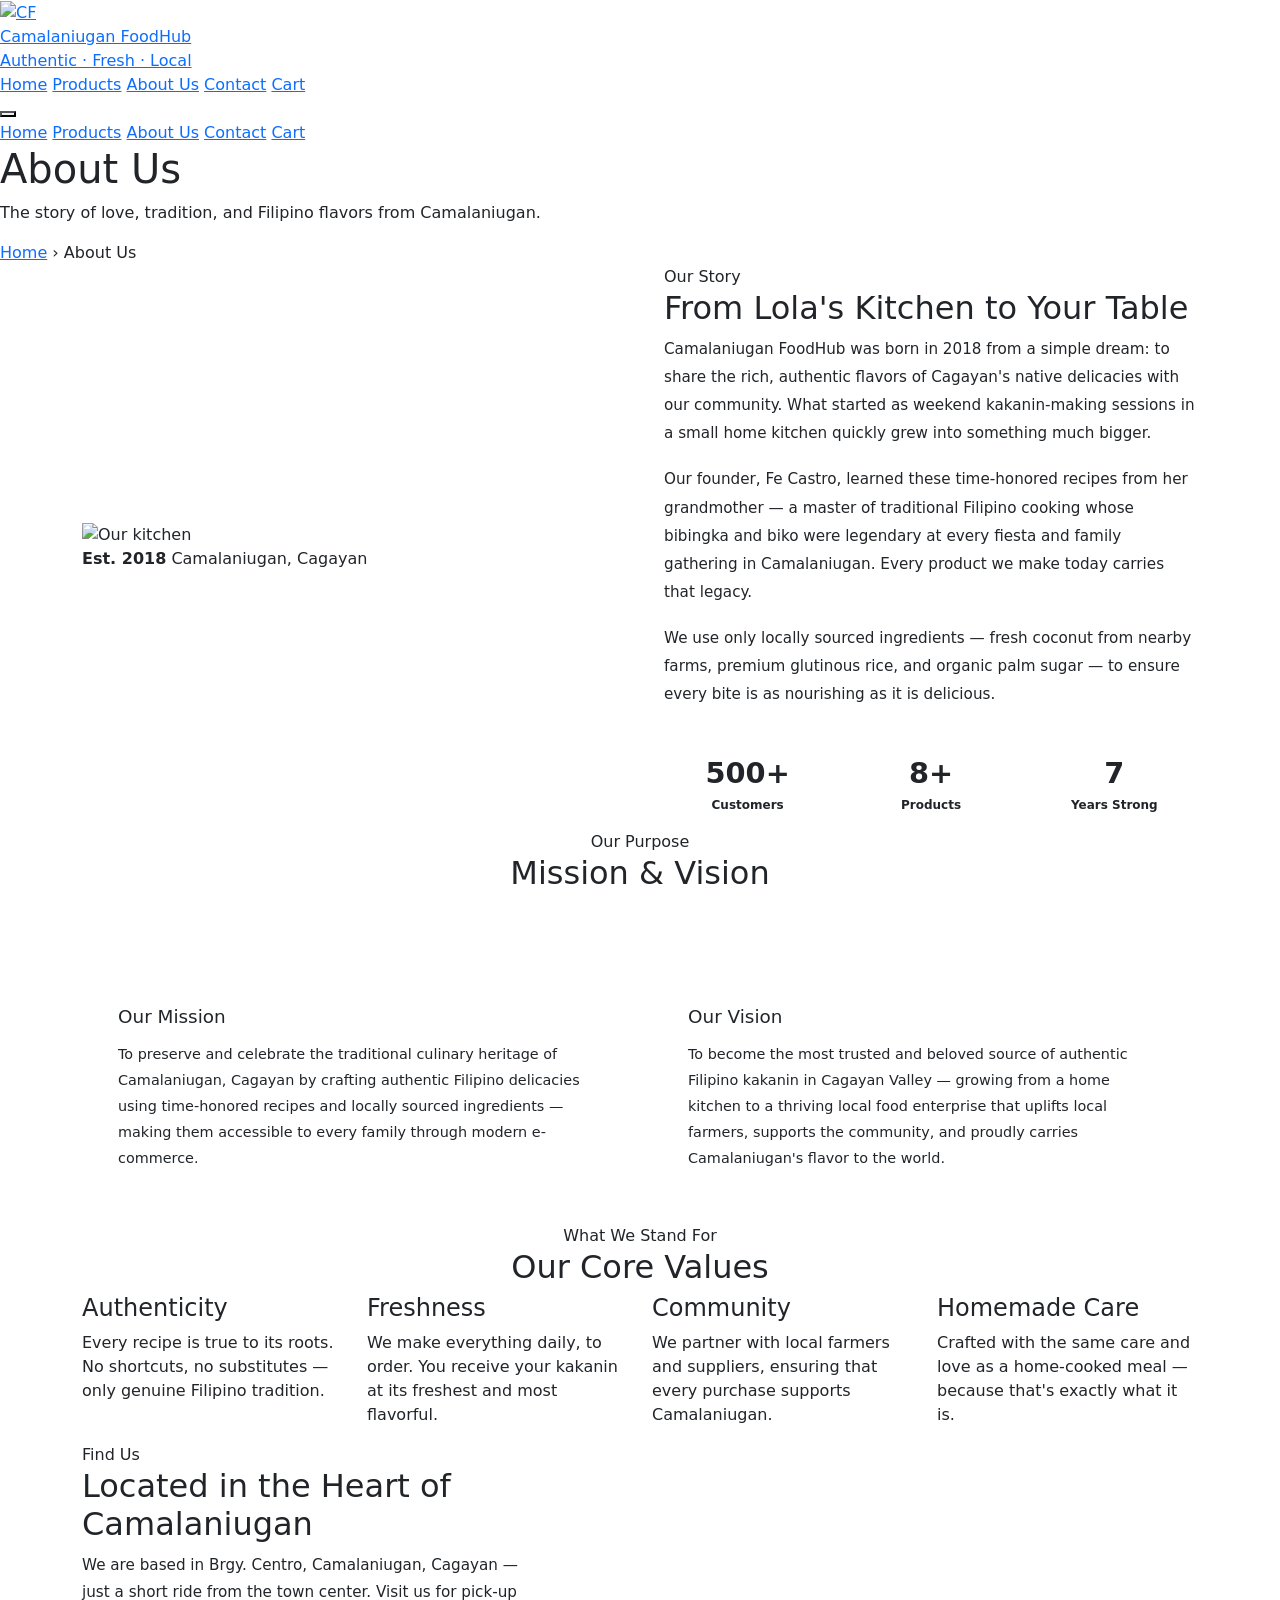
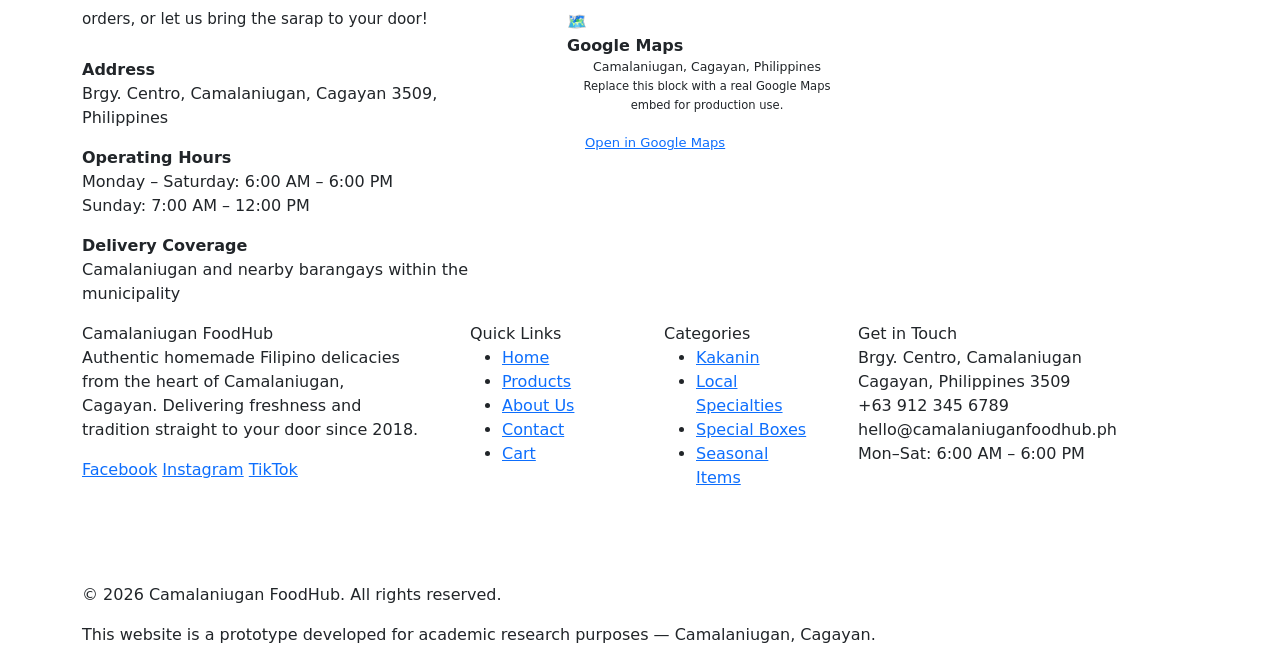
==== about.html @ c1aee4d6 "Add files via upload" ====
<!DOCTYPE html>
<html lang="en">
<head>
  <meta charset="UTF-8">
  <meta name="viewport" content="width=device-width, initial-scale=1.0">
  <title>About Us — Camalaniugan FoodHub</title>
  <meta name="description" content="Learn the story behind Camalaniugan FoodHub — authentic Filipino kakanin from the heart of Camalaniugan, Cagayan.">
  <link rel="stylesheet" href="https://cdn.jsdelivr.net/npm/bootstrap@5.3.3/dist/css/bootstrap.min.css">
  <link rel="stylesheet" href="css/style.css">
</head>
<body>

<!-- ── NAVBAR ── -->
<nav class="navbar-custom">
  <div class="nav-inner">
    <a href="index.html" class="brand-logo">
      <img src="images/CF.png" alt="CF" class="logo-icon">
      <div>
        <div class="brand-name">Camalaniugan FoodHub</div>
        <div class="brand-tagline">Authentic · Fresh · Local</div>
      </div>
    </a>
    <div class="nav-links">
      <a href="index.html">Home</a>
      <a href="products.html">Products</a>
      <a href="about.html" class="active">About Us</a>
      <a href="contact.html">Contact</a>
      <a href="cart.html" class="cart-btn">
        <i class="bi bi-cart3"></i> Cart
        <span class="cart-count" style="display:none">0</span>
      </a>
    </div>
    <button class="hamburger" id="hamburger-btn" aria-label="Toggle menu">
      <span></span><span></span><span></span>
    </button>
  </div>
  <div class="mobile-menu" id="mobile-menu">
    <a href="index.html"><i class="bi bi-house-fill"></i> Home</a>
    <a href="products.html"><i class="bi bi-grid-fill"></i> Products</a>
    <a href="about.html" class="active"><i class="bi bi-book-fill"></i> About Us</a>
    <a href="contact.html"><i class="bi bi-telephone-fill"></i> Contact</a>
    <a href="cart.html"><i class="bi bi-cart3"></i> Cart <span class="cart-count" style="display:none">0</span></a>
  </div>
</nav>

<!-- ── PAGE HERO ── -->
<section class="page-hero">
  <h1>About Us</h1>
  <p>The story of love, tradition, and Filipino flavors from Camalaniugan.</p>
  <div class="breadcrumb-custom">
    <a href="index.html">Home</a>
    <span class="sep">›</span>
    <span class="current">About Us</span>
  </div>
</section>

<!-- ── OUR STORY ── -->
<section class="section-padding bg-cream">
  <div class="container-xl">
    <div class="row align-items-center g-5">
      <div class="col-lg-6">
        <div class="about-img-card">
          <img src="https://images.unsplash.com/photo-1565299585323-38d6b0865b47?auto=format&fit=crop&w=800&q=80"
            alt="Our kitchen" loading="lazy">
          <div class="img-badge">
            <div class="badge-icon"><i class="bi bi-calendar2-check-fill"></i></div>
            <div>
              <strong>Est. 2018</strong>
              <span>Camalaniugan, Cagayan</span>
            </div>
          </div>
        </div>
      </div>
      <div class="col-lg-6">
        <div class="tag">Our Story</div>
        <h2>From Lola's Kitchen to Your Table</h2>
        <div class="divider"></div>
        <p style="color:var(--text-light);font-size:0.95rem;line-height:1.85;margin-bottom:18px;">
          Camalaniugan FoodHub was born in 2018 from a simple dream: to share the rich, authentic flavors
          of Cagayan's native delicacies with our community. What started as weekend kakanin-making sessions
          in a small home kitchen quickly grew into something much bigger.
        </p>
        <p style="color:var(--text-light);font-size:0.95rem;line-height:1.85;margin-bottom:18px;">
          Our founder, Fe Castro, learned these time-honored recipes from her grandmother — a master of
          traditional Filipino cooking whose bibingka and biko were legendary at every fiesta and family
          gathering in Camalaniugan. Every product we make today carries that legacy.
        </p>
        <p style="color:var(--text-light);font-size:0.95rem;line-height:1.85;margin-bottom:28px;">
          We use only locally sourced ingredients — fresh coconut from nearby farms, premium glutinous rice,
          and organic palm sugar — to ensure every bite is as nourishing as it is delicious.
        </p>
        <div class="row g-3">
          <div class="col-4">
            <div style="text-align:center;padding:16px;background:var(--cream-dark);border-radius:var(--radius-sm);border:1px solid var(--border);">
              <div style="font-family:var(--font-heading);font-size:1.8rem;font-weight:800;color:var(--primary);">500+</div>
              <div style="font-size:0.75rem;color:var(--text-muted);font-weight:700;">Customers</div>
            </div>
          </div>
          <div class="col-4">
            <div style="text-align:center;padding:16px;background:var(--cream-dark);border-radius:var(--radius-sm);border:1px solid var(--border);">
              <div style="font-family:var(--font-heading);font-size:1.8rem;font-weight:800;color:var(--primary);">8+</div>
              <div style="font-size:0.75rem;color:var(--text-muted);font-weight:700;">Products</div>
            </div>
          </div>
          <div class="col-4">
            <div style="text-align:center;padding:16px;background:var(--cream-dark);border-radius:var(--radius-sm);border:1px solid var(--border);">
              <div style="font-family:var(--font-heading);font-size:1.8rem;font-weight:800;color:var(--primary);">7</div>
              <div style="font-size:0.75rem;color:var(--text-muted);font-weight:700;">Years Strong</div>
            </div>
          </div>
        </div>
      </div>
    </div>
  </div>
</section>

<!-- ── MISSION & VISION ── -->
<section class="section-padding bg-cream-dark">
  <div class="container-xl">
    <div class="section-header text-center">
      <div class="tag">Our Purpose</div>
      <h2>Mission &amp; Vision</h2>
      <div class="divider divider-center"></div>
    </div>
    <div class="row g-4">
      <div class="col-md-6">
        <div style="background:var(--white);border-radius:var(--radius-md);padding:36px;height:100%;border:1px solid var(--border);box-shadow:var(--shadow-sm);">
          <div style="width:52px;height:52px;background:linear-gradient(135deg,var(--primary),var(--primary-light));border-radius:var(--radius-sm);display:flex;align-items:center;justify-content:center;font-size:1.4rem;color:#fff;margin-bottom:18px;"><i class="bi bi-bullseye"></i></div>
          <h3 style="font-size:1.15rem;margin-bottom:14px;">Our Mission</h3>
          <p style="font-size:0.9rem;color:var(--text-light);line-height:1.8;">
            To preserve and celebrate the traditional culinary heritage of Camalaniugan, Cagayan
            by crafting authentic Filipino delicacies using time-honored recipes and locally sourced
            ingredients — making them accessible to every family through modern e-commerce.
          </p>
        </div>
      </div>
      <div class="col-md-6">
        <div style="background:var(--white);border-radius:var(--radius-md);padding:36px;height:100%;border:1px solid var(--border);box-shadow:var(--shadow-sm);">
          <div style="width:52px;height:52px;background:linear-gradient(135deg,var(--secondary),var(--accent));border-radius:var(--radius-sm);display:flex;align-items:center;justify-content:center;font-size:1.4rem;color:#fff;margin-bottom:18px;"><i class="bi bi-stars"></i></div>
          <h3 style="font-size:1.15rem;margin-bottom:14px;">Our Vision</h3>
          <p style="font-size:0.9rem;color:var(--text-light);line-height:1.8;">
            To become the most trusted and beloved source of authentic Filipino kakanin in
            Cagayan Valley — growing from a home kitchen to a thriving local food enterprise
            that uplifts local farmers, supports the community, and proudly carries
            Camalaniugan's flavor to the world.
          </p>
        </div>
      </div>
    </div>
  </div>
</section>

<!-- ── CORE VALUES ── -->
<section class="section-padding bg-cream">
  <div class="container-xl">
    <div class="section-header text-center">
      <div class="tag">What We Stand For</div>
      <h2>Our Core Values</h2>
      <div class="divider divider-center"></div>
    </div>
    <div class="row g-4">
      <div class="col-sm-6 col-lg-3">
        <div class="value-card">
          <div class="icon"><i class="bi bi-patch-check-fill"></i></div>
          <h4>Authenticity</h4>
          <p>Every recipe is true to its roots. No shortcuts, no substitutes — only genuine Filipino tradition.</p>
        </div>
      </div>
      <div class="col-sm-6 col-lg-3">
        <div class="value-card">
          <div class="icon"><i class="bi bi-heart-fill"></i></div>
          <h4>Freshness</h4>
          <p>We make everything daily, to order. You receive your kakanin at its freshest and most flavorful.</p>
        </div>
      </div>
      <div class="col-sm-6 col-lg-3">
        <div class="value-card">
          <div class="icon"><i class="bi bi-people-fill"></i></div>
          <h4>Community</h4>
          <p>We partner with local farmers and suppliers, ensuring that every purchase supports Camalaniugan.</p>
        </div>
      </div>
      <div class="col-sm-6 col-lg-3">
        <div class="value-card">
          <div class="icon"><i class="bi bi-house-heart-fill"></i></div>
          <h4>Homemade Care</h4>
          <p>Crafted with the same care and love as a home-cooked meal — because that's exactly what it is.</p>
        </div>
      </div>
    </div>
  </div>
</section>

<!-- ── LOCATION ── -->
<section class="section-padding bg-cream-dark">
  <div class="container-xl">
    <div class="row g-5 align-items-center">
      <div class="col-lg-5">
        <div class="tag">Find Us</div>
        <h2>Located in the Heart of Camalaniugan</h2>
        <div class="divider"></div>
        <p style="font-size:0.95rem;color:var(--text-light);line-height:1.8;margin-bottom:24px;">
          We are based in Brgy. Centro, Camalaniugan, Cagayan — just a short ride from the
          town center. Visit us for pick-up orders, or let us bring the sarap to your door!
        </p>
        <div class="contact-info-card">
          <div class="ci-icon"><i class="bi bi-geo-alt-fill"></i></div>
          <div>
            <strong>Address</strong>
            <p>Brgy. Centro, Camalaniugan, Cagayan 3509, Philippines</p>
          </div>
        </div>
        <div class="contact-info-card">
          <div class="ci-icon"><i class="bi bi-clock-fill"></i></div>
          <div>
            <strong>Operating Hours</strong>
            <p>Monday – Saturday: 6:00 AM – 6:00 PM<br>Sunday: 7:00 AM – 12:00 PM</p>
          </div>
        </div>
        <div class="contact-info-card">
          <div class="ci-icon"><i class="bi bi-truck"></i></div>
          <div>
            <strong>Delivery Coverage</strong>
            <p>Camalaniugan and nearby barangays within the municipality</p>
          </div>
        </div>
      </div>
      <div class="col-lg-7">
        <!-- Google Maps Embed Placeholder -->
        <div class="map-placeholder">
          <div class="map-icon">🗺️</div>
          <strong style="color:var(--brown-mid);">Google Maps</strong>
          <p style="font-size:0.78rem;text-align:center;max-width:280px;">
            Camalaniugan, Cagayan, Philippines<br>
            <span style="color:var(--primary);font-size:0.72rem;">
              Replace this block with a real Google Maps embed for production use.
            </span>
          </p>
          <a href="https://maps.google.com/?q=Camalaniugan,Cagayan,Philippines" target="_blank"
            class="btn-secondary-custom" style="font-size:0.82rem;padding:8px 18px;margin-top:8px;">
            Open in Google Maps
          </a>
        </div>
      </div>
    </div>
  </div>
</section>

<!-- ── FOOTER ── -->
<footer class="footer-main">
  <div class="container-xl">
    <div class="row g-5">
      <div class="col-lg-4">
        <div class="footer-brand">
          <div class="brand-name-footer">Camalaniugan FoodHub</div>
          <p>Authentic homemade Filipino delicacies from the heart of Camalaniugan, Cagayan. Delivering freshness and tradition straight to your door since 2018.</p>
          <div class="social-links mt-3">
            <a href="#" class="social-link"><i class="bi bi-facebook"></i> Facebook</a>
            <a href="#" class="social-link"><i class="bi bi-instagram"></i> Instagram</a>
            <a href="#" class="social-link"><i class="bi bi-tiktok"></i> TikTok</a>
          </div>
        </div>
      </div>
      <div class="col-6 col-lg-2">
        <div class="footer-heading">Quick Links</div>
        <ul class="footer-links">
          <li><a href="index.html">Home</a></li>
          <li><a href="products.html">Products</a></li>
          <li><a href="about.html">About Us</a></li>
          <li><a href="contact.html">Contact</a></li>
          <li><a href="cart.html">Cart</a></li>
        </ul>
      </div>
      <div class="col-6 col-lg-2">
        <div class="footer-heading">Categories</div>
        <ul class="footer-links">
          <li><a href="products.html">Kakanin</a></li>
          <li><a href="products.html">Local Specialties</a></li>
          <li><a href="products.html">Special Boxes</a></li>
          <li><a href="products.html">Seasonal Items</a></li>
        </ul>
      </div>
      <div class="col-lg-4">
        <div class="footer-heading">Get in Touch</div>
        <div class="footer-contact-item">
          <span class="icon"><i class="bi bi-geo-alt-fill"></i></span>
          <span>Brgy. Centro, Camalaniugan<br>Cagayan, Philippines 3509</span>
        </div>
        <div class="footer-contact-item">
          <span class="icon"><i class="bi bi-telephone-fill"></i></span>
          <span>+63 912 345 6789</span>
        </div>
        <div class="footer-contact-item">
          <span class="icon"><i class="bi bi-envelope-fill"></i></span>
          <span>hello@camalaniuganfoodhub.ph</span>
        </div>
        <div class="footer-contact-item">
          <span class="icon"><i class="bi bi-clock-fill"></i></span>
          <span>Mon&ndash;Sat: 6:00 AM &ndash; 6:00 PM</span>
        </div>
      </div>
    </div>
    <div class="footer-bottom-inner" style="border-top:1px solid rgba(255,255,255,0.12);margin-top:48px;padding-top:28px;">
      <p>&copy; 2026 Camalaniugan FoodHub. All rights reserved.</p>
      <p class="academic-note">This website is a prototype developed for academic research purposes &mdash; Camalaniugan, Cagayan.</p>
    </div>
  </div>
</footer>

<div id="toast-container"></div>
<script src="https://cdn.jsdelivr.net/npm/bootstrap@5.3.3/dist/js/bootstrap.bundle.min.js"></script>
<script src="js/cart.js"></script>
</body>
</html>
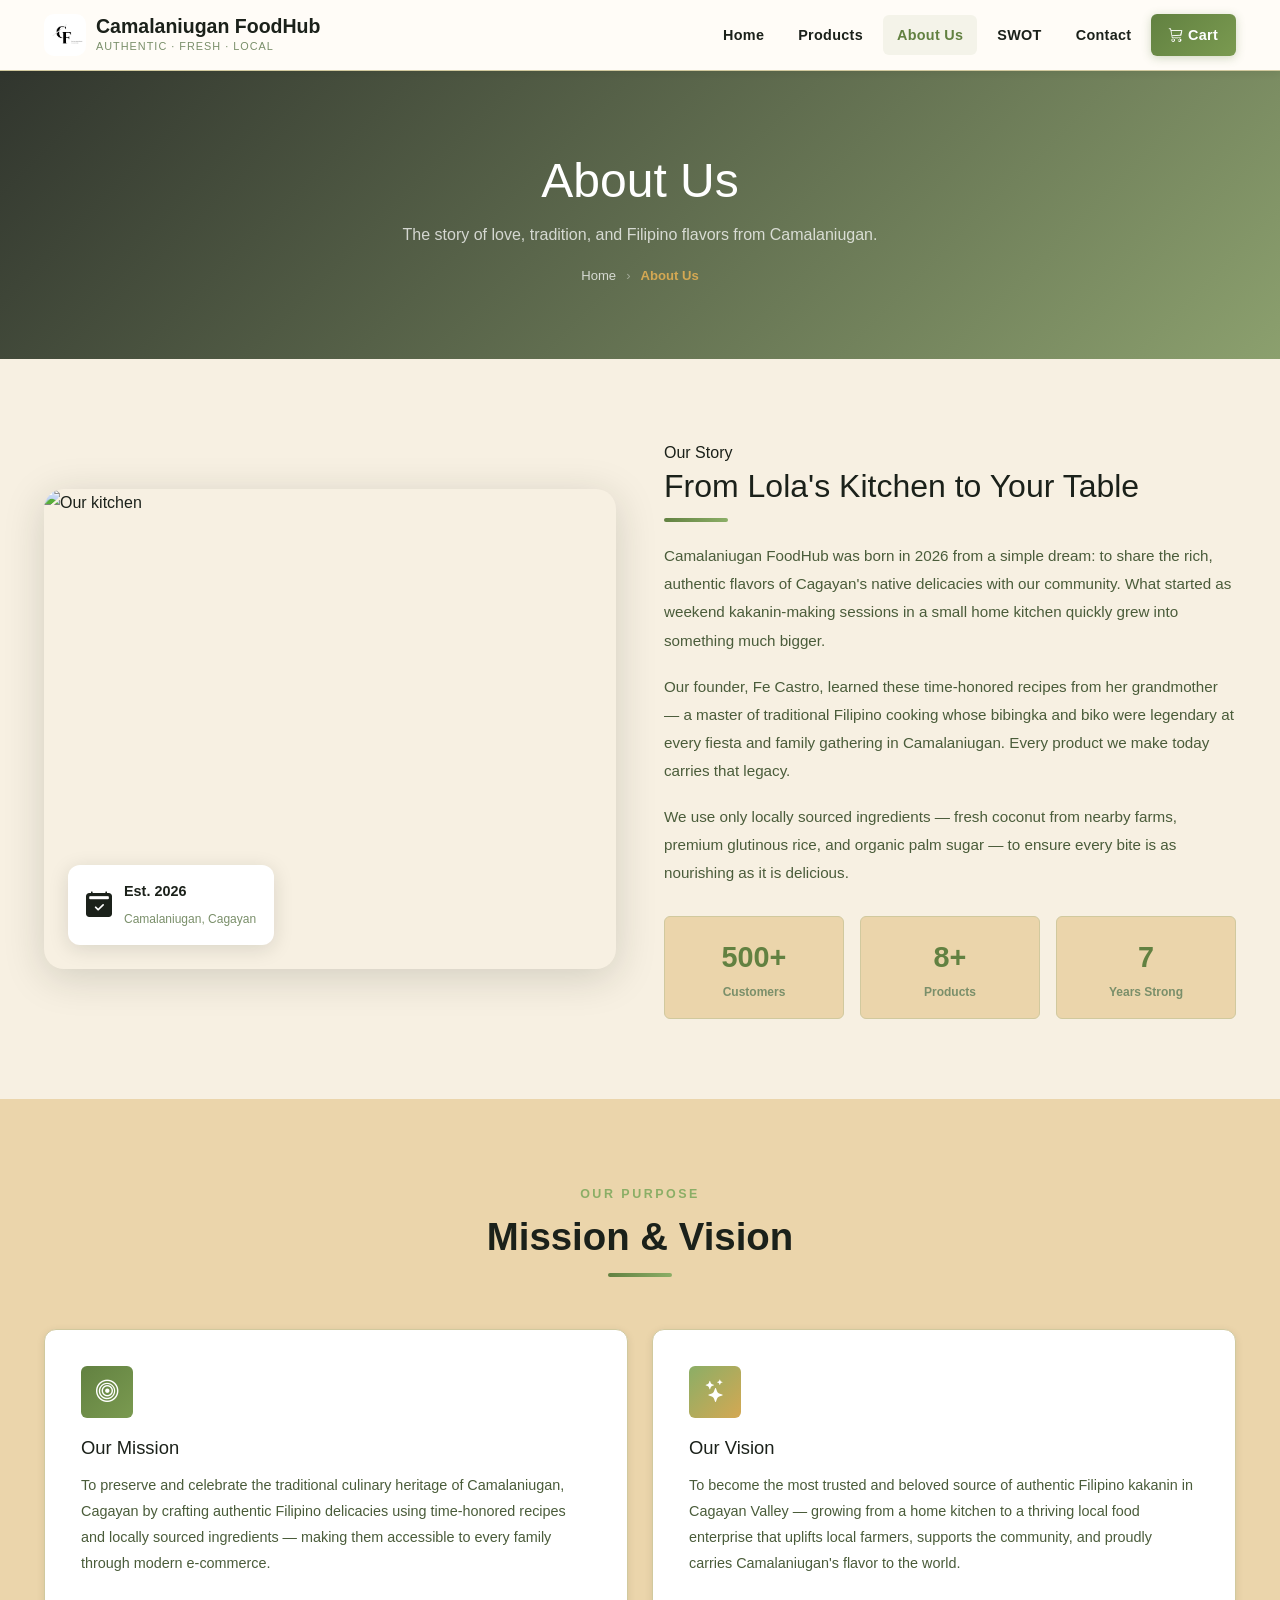
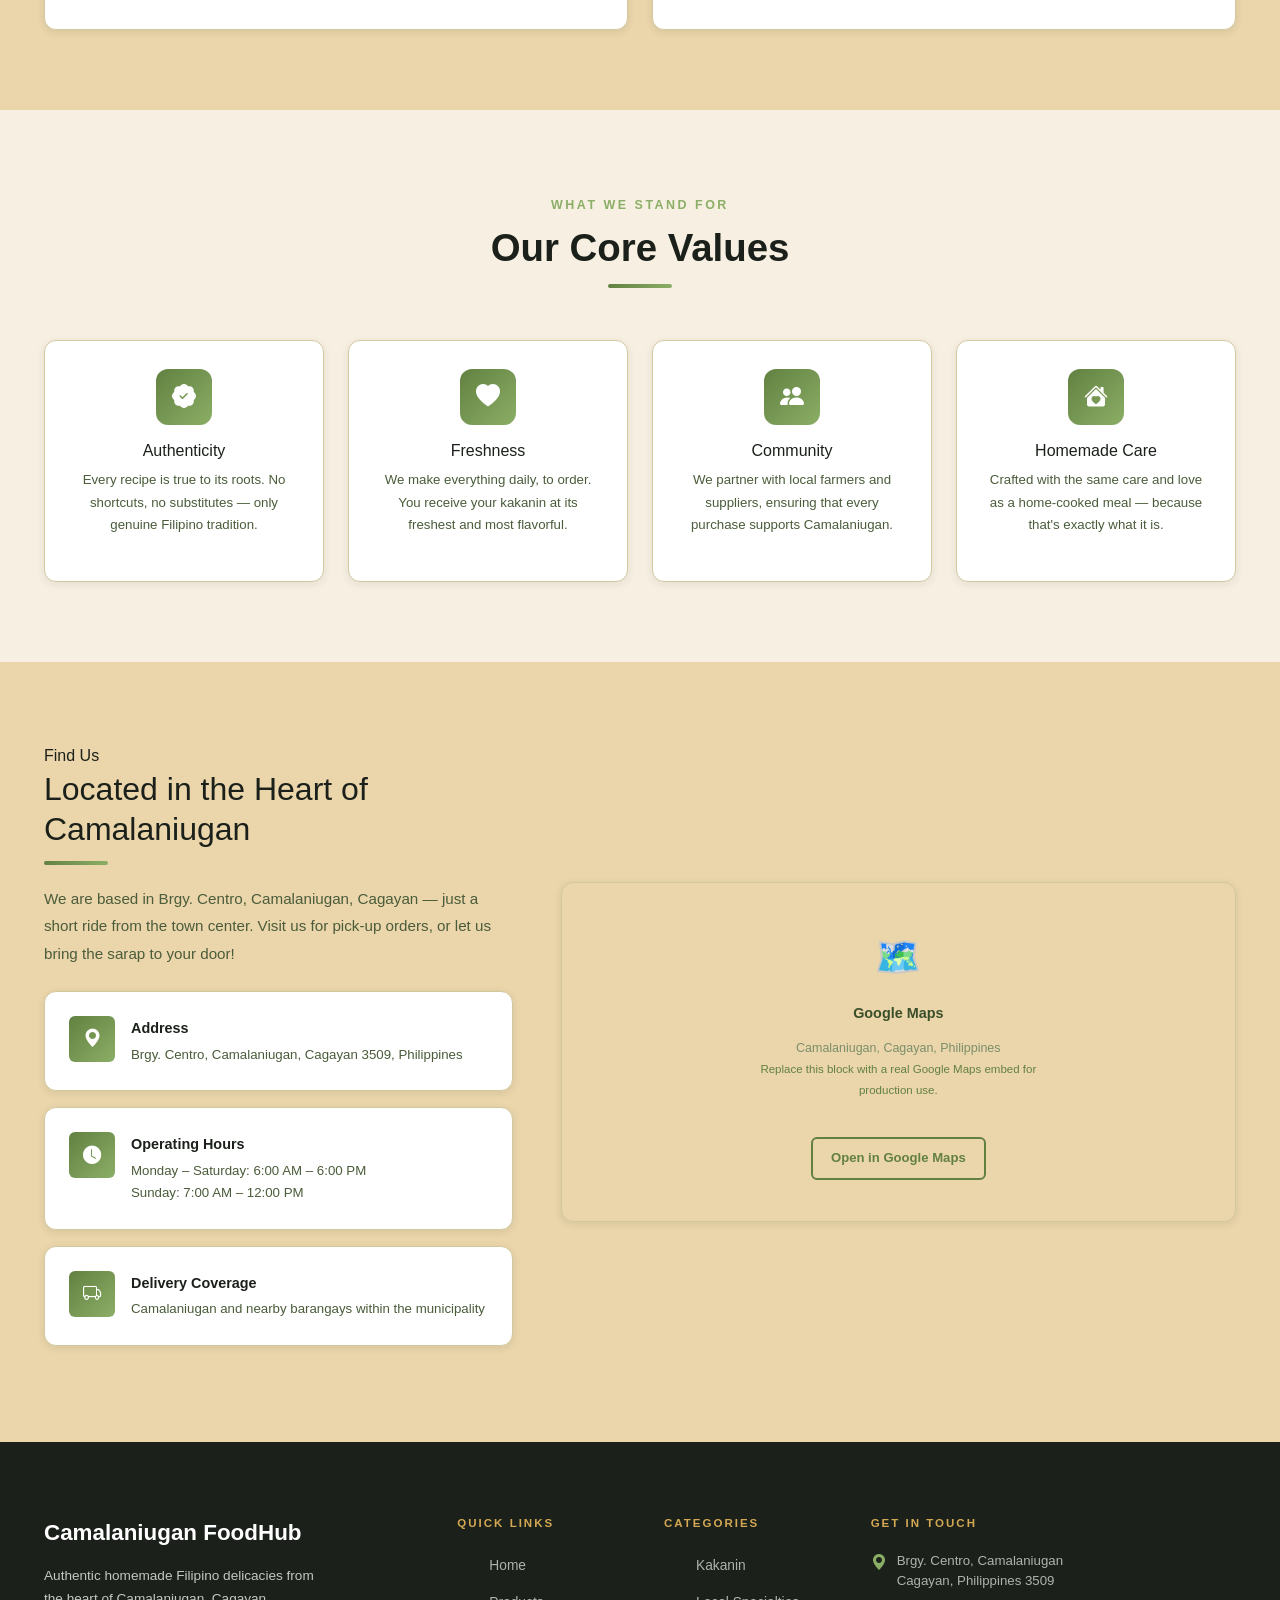
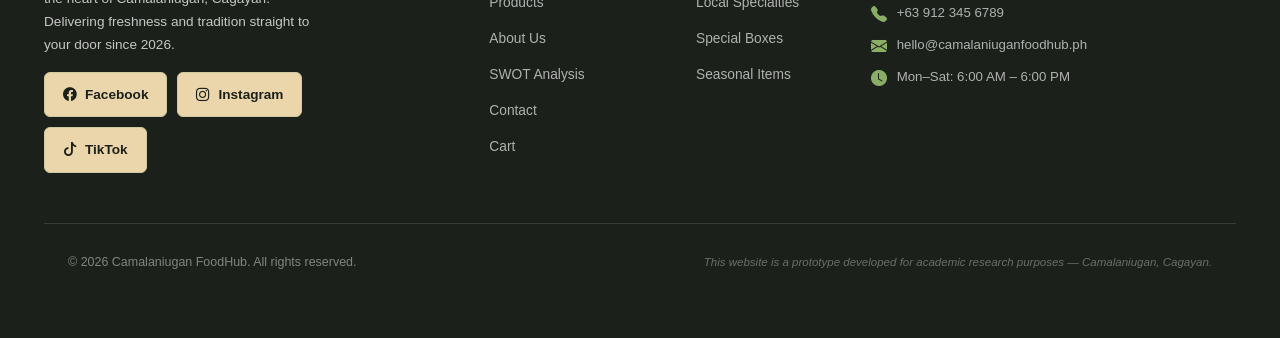
==== commit c5d2dfe0: "Update about.html" ====
--- a/about.html
+++ b/about.html
@@ -24,6 +24,7 @@
       <a href="index.html">Home</a>
       <a href="products.html">Products</a>
       <a href="about.html" class="active">About Us</a>
+      <a href="swot.html">SWOT</a>
       <a href="contact.html">Contact</a>
       <a href="cart.html" class="cart-btn">
         <i class="bi bi-cart3"></i> Cart
@@ -38,6 +39,7 @@
     <a href="index.html"><i class="bi bi-house-fill"></i> Home</a>
     <a href="products.html"><i class="bi bi-grid-fill"></i> Products</a>
     <a href="about.html" class="active"><i class="bi bi-book-fill"></i> About Us</a>
+    <a href="swot.html"><i class="bi bi-bar-chart-fill"></i> SWOT</a>
     <a href="contact.html"><i class="bi bi-telephone-fill"></i> Contact</a>
     <a href="cart.html"><i class="bi bi-cart3"></i> Cart <span class="cart-count" style="display:none">0</span></a>
   </div>
@@ -65,7 +67,7 @@
           <div class="img-badge">
             <div class="badge-icon"><i class="bi bi-calendar2-check-fill"></i></div>
             <div>
-              <strong>Est. 2018</strong>
+              <strong>Est. 2026</strong>
               <span>Camalaniugan, Cagayan</span>
             </div>
           </div>
@@ -76,7 +78,7 @@
         <h2>From Lola's Kitchen to Your Table</h2>
         <div class="divider"></div>
         <p style="color:var(--text-light);font-size:0.95rem;line-height:1.85;margin-bottom:18px;">
-          Camalaniugan FoodHub was born in 2018 from a simple dream: to share the rich, authentic flavors
+          Camalaniugan FoodHub was born in 2026 from a simple dream: to share the rich, authentic flavors
           of Cagayan's native delicacies with our community. What started as weekend kakanin-making sessions
           in a small home kitchen quickly grew into something much bigger.
         </p>
@@ -253,7 +255,7 @@
       <div class="col-lg-4">
         <div class="footer-brand">
           <div class="brand-name-footer">Camalaniugan FoodHub</div>
-          <p>Authentic homemade Filipino delicacies from the heart of Camalaniugan, Cagayan. Delivering freshness and tradition straight to your door since 2018.</p>
+          <p>Authentic homemade Filipino delicacies from the heart of Camalaniugan, Cagayan. Delivering freshness and tradition straight to your door since 2026.</p>
           <div class="social-links mt-3">
             <a href="#" class="social-link"><i class="bi bi-facebook"></i> Facebook</a>
             <a href="#" class="social-link"><i class="bi bi-instagram"></i> Instagram</a>
@@ -267,6 +269,7 @@
           <li><a href="index.html">Home</a></li>
           <li><a href="products.html">Products</a></li>
           <li><a href="about.html">About Us</a></li>
+          <li><a href="swot.html">SWOT Analysis</a></li>
           <li><a href="contact.html">Contact</a></li>
           <li><a href="cart.html">Cart</a></li>
         </ul>
--- a/css/style.css
+++ b/css/style.css
@@ -0,0 +1,1154 @@
+/* =========================================================
+   Camalaniugan FoodHub — Global Stylesheet
+   Author: GitHub Copilot (Academic Research Prototype)
+   ========================================================= */
+
+@import url('https://fonts.googleapis.com/css2?family=Roboto:ital,wght@0,300;0,400;0,500;0,700;0,900;1,400&family=Open+Sans:wght@300;400;600;700;800&display=swap');
+@import url('https://cdn.jsdelivr.net/npm/bootstrap-icons@1.11.3/font/bootstrap-icons.min.css');
+
+/* ── CSS Custom Properties ── */
+:root {
+  --primary:        #628141;
+  --primary-dark:   #4A6031;
+  --primary-light:  #7A9A50;
+  --secondary:      #8BAE66;
+  --secondary-dark: #6E8F51;
+  --accent:         #D4A853;
+  --cream:          #F7F0E2;
+  --cream-dark:     #EBD5AB;
+  --brown-dark:     #1B211A;
+  --brown-mid:      #3A4F29;
+  --text:           #1B211A;
+  --text-light:     #4A5C3A;
+  --text-muted:     #7A8F6A;
+  --white:          #FFFFFF;
+  --border:         #D1C99E;
+  --shadow-sm:      0 2px 8px rgba(27, 33, 26, 0.09);
+  --shadow-md:      0 4px 20px rgba(27, 33, 26, 0.13);
+  --shadow-lg:      0 8px 40px rgba(27, 33, 26, 0.17);
+  --radius-sm:      6px;
+  --radius-md:      12px;
+  --radius-lg:      20px;
+  --transition:     all 0.3s ease;
+  --font-heading:   'Roboto', 'Segoe UI', sans-serif;
+  --font-body:      'Open Sans', 'Segoe UI', sans-serif;
+  --font-script:    'Roboto', sans-serif;
+}
+
+/* ── Reset & Base ── */
+*, *::before, *::after { box-sizing: border-box; margin: 0; padding: 0; }
+
+html { scroll-behavior: smooth; font-size: 16px; }
+
+body {
+  font-family: var(--font-body);
+  background-color: var(--cream);
+  color: var(--text);
+  line-height: 1.7;
+  overflow-x: hidden;
+}
+
+img { max-width: 100%; height: auto; display: block; }
+a  { text-decoration: none; color: inherit; }
+ul { list-style: none; }
+
+/* ── Typography ── */
+h1, h2, h3, h4, h5, h6 {
+  font-family: var(--font-heading);
+  color: var(--brown-dark);
+  line-height: 1.25;
+}
+
+.script-font { font-family: var(--font-script); }
+
+/* ── Utility ── */
+.section-padding { padding: 80px 0; }
+.section-padding-sm { padding: 48px 0; }
+
+.text-primary-custom  { color: var(--primary); }
+.text-secondary-custom { color: var(--secondary); }
+.text-muted-custom    { color: var(--text-muted); }
+
+.bg-cream       { background-color: var(--cream); }
+.bg-cream-dark  { background-color: var(--cream-dark); }
+.bg-brown-dark  { background-color: var(--brown-dark); }
+.bg-primary-custom { background-color: var(--primary); }
+
+.divider {
+  width: 64px; height: 4px;
+  background: linear-gradient(90deg, var(--primary), var(--secondary));
+  border-radius: 2px;
+  margin: 12px 0 20px;
+}
+.divider-center { margin: 12px auto 20px; }
+
+/* ── Section Header ── */
+.section-header { margin-bottom: 52px; }
+.section-header .tag {
+  display: inline-block;
+  font-size: 0.78rem;
+  font-weight: 700;
+  letter-spacing: 2.5px;
+  text-transform: uppercase;
+  color: var(--secondary);
+  margin-bottom: 8px;
+}
+.section-header h2 {
+  font-size: clamp(1.8rem, 3vw, 2.6rem);
+  font-weight: 700;
+}
+.section-header p {
+  color: var(--text-light);
+  max-width: 540px;
+  font-size: 1.02rem;
+}
+
+/* ────────────────────────────────────
+   NAVIGATION
+──────────────────────────────────── */
+.navbar-custom {
+  background: rgba(255, 252, 248, 0.96);
+  backdrop-filter: blur(12px);
+  -webkit-backdrop-filter: blur(12px);
+  border-bottom: 1px solid var(--border);
+  padding: 14px 0;
+  position: sticky;
+  top: 0;
+  z-index: 1000;
+  transition: var(--transition);
+  box-shadow: var(--shadow-sm);
+}
+
+.navbar-custom .brand-logo {
+  display: flex;
+  align-items: center;
+  gap: 10px;
+}
+.navbar-custom .brand-logo .logo-icon {
+  width: 42px; height: 42px;
+  border-radius: 10px;
+  flex-shrink: 0;
+  object-fit: contain;
+  display: block;
+}
+.navbar-custom .brand-name {
+  font-family: var(--font-heading);
+  font-size: 1.22rem;
+  font-weight: 700;
+  color: var(--brown-dark);
+  line-height: 1.15;
+}
+.navbar-custom .brand-tagline {
+  font-size: 0.68rem;
+  color: var(--text-muted);
+  letter-spacing: 1px;
+  text-transform: uppercase;
+}
+
+.nav-links { display: flex; align-items: center; gap: 6px; }
+.nav-links a {
+  font-size: 0.9rem;
+  font-weight: 700;
+  color: var(--text);
+  padding: 8px 14px;
+  border-radius: var(--radius-sm);
+  transition: var(--transition);
+  letter-spacing: 0.3px;
+}
+.nav-links a:hover,
+.nav-links a.active {
+  color: var(--primary);
+  background-color: rgba(98, 129, 65, 0.07);
+}
+
+.cart-btn {
+  position: relative;
+  background: linear-gradient(135deg, var(--primary), var(--primary-light));
+  color: var(--white) !important;
+  padding: 9px 18px !important;
+  border-radius: var(--radius-sm) !important;
+  font-weight: 700 !important;
+  letter-spacing: 0.2px;
+  transition: var(--transition) !important;
+  box-shadow: 0 2px 10px rgba(98,129,65,0.30);
+}
+.cart-btn:hover {
+  background: linear-gradient(135deg, var(--primary-dark), var(--primary)) !important;
+  transform: translateY(-1px);
+  box-shadow: 0 4px 16px rgba(98,129,65,0.40) !important;
+  color: var(--white) !important;
+  background-color: unset !important;
+}
+
+.cart-count {
+  position: absolute;
+  top: -7px; right: -7px;
+  background: var(--accent);
+  color: var(--brown-dark);
+  width: 20px; height: 20px;
+  border-radius: 50%;
+  font-size: 0.7rem;
+  font-weight: 800;
+  display: flex; align-items: center; justify-content: center;
+  border: 2px solid var(--white);
+  line-height: 1;
+}
+
+/* Mobile Nav */
+.hamburger {
+  background: none; border: none;
+  cursor: pointer;
+  padding: 6px;
+  display: none;
+  flex-direction: column;
+  gap: 5px;
+}
+.hamburger span {
+  display: block; width: 24px; height: 2.5px;
+  background: var(--brown-dark);
+  border-radius: 2px;
+  transition: var(--transition);
+}
+.hamburger.open span:nth-child(1) { transform: translateY(7.5px) rotate(45deg); }
+.hamburger.open span:nth-child(2) { opacity: 0; }
+.hamburger.open span:nth-child(3) { transform: translateY(-7.5px) rotate(-45deg); }
+
+.mobile-menu {
+  display: none;
+  flex-direction: column;
+  background: var(--white);
+  border-top: 1px solid var(--border);
+  padding: 12px 0;
+}
+.mobile-menu a {
+  font-size: 0.95rem;
+  font-weight: 700;
+  color: var(--text);
+  padding: 12px 24px;
+  display: flex; align-items: center; gap: 10px;
+  border-bottom: 1px solid var(--cream-dark);
+  transition: var(--transition);
+}
+.mobile-menu a:hover { color: var(--primary); background: var(--cream); }
+.mobile-menu a.active { color: var(--primary); }
+.mobile-menu.open { display: flex; }
+
+.nav-inner {
+  max-width: 1240px;
+  margin: 0 auto;
+  padding: 0 24px;
+  display: flex;
+  align-items: center;
+  justify-content: space-between;
+}
+
+/* ────────────────────────────────────
+   BUTTONS
+──────────────────────────────────── */
+.btn-primary-custom {
+  display: inline-flex; align-items: center; justify-content: center; gap: 8px;
+  background: linear-gradient(135deg, var(--primary), var(--primary-light));
+  color: var(--white);
+  font-family: var(--font-body);
+  font-weight: 700;
+  font-size: 0.9rem;
+  letter-spacing: 0.4px;
+  padding: 13px 28px;
+  border-radius: var(--radius-sm);
+  border: none;
+  cursor: pointer;
+  transition: var(--transition);
+  box-shadow: 0 3px 14px rgba(98,129,65,0.30);
+  white-space: nowrap;
+}
+.btn-primary-custom:hover {
+  background: linear-gradient(135deg, var(--primary-dark), var(--primary));
+  transform: translateY(-2px);
+  box-shadow: 0 6px 20px rgba(98,129,65,0.40);
+  color: var(--white);
+}
+.btn-primary-custom:active { transform: translateY(0); }
+
+.btn-secondary-custom {
+  display: inline-flex; align-items: center; justify-content: center; gap: 8px;
+  background: transparent;
+  color: var(--primary);
+  font-family: var(--font-body);
+  font-weight: 700;
+  font-size: 0.9rem;
+  padding: 12px 28px;
+  border-radius: var(--radius-sm);
+  border: 2px solid var(--primary);
+  cursor: pointer;
+  transition: var(--transition);
+}
+.btn-secondary-custom:hover {
+  background: var(--primary);
+  color: var(--white);
+  transform: translateY(-2px);
+}
+
+.btn-outline-muted {
+  display: inline-flex; align-items: center; gap: 8px;
+  background: transparent;
+  color: var(--text-light);
+  font-family: var(--font-body);
+  font-weight: 700;
+  font-size: 0.88rem;
+  padding: 10px 20px;
+  border-radius: var(--radius-sm);
+  border: 1.5px solid var(--border);
+  cursor: pointer;
+  transition: var(--transition);
+}
+.btn-outline-muted:hover { border-color: var(--primary); color: var(--primary); }
+
+/* ────────────────────────────────────
+   PRODUCT CARDS
+──────────────────────────────────── */
+.product-card {
+  background: var(--white);
+  border-radius: var(--radius-md);
+  overflow: hidden;
+  border: 1px solid var(--border);
+  transition: var(--transition);
+  cursor: pointer;
+  box-shadow: var(--shadow-sm);
+  display: flex;
+  flex-direction: column;
+}
+.product-card:hover {
+  transform: translateY(-5px);
+  box-shadow: var(--shadow-lg);
+  border-color: rgba(98,129,65,0.25);
+}
+
+.product-card .card-img-wrap {
+  position: relative;
+  overflow: hidden;
+  height: 220px;
+  background: var(--cream-dark);
+}
+.product-card .card-img-wrap img {
+  width: 100%; height: 100%;
+  object-fit: cover;
+  transition: transform 0.5s ease;
+}
+.product-card:hover .card-img-wrap img { transform: scale(1.06); }
+
+.product-card .badge-tag {
+  position: absolute;
+  top: 12px; left: 12px;
+  background: var(--primary);
+  color: var(--white);
+  font-size: 0.7rem;
+  font-weight: 700;
+  letter-spacing: 0.8px;
+  text-transform: uppercase;
+  padding: 4px 10px;
+  border-radius: 30px;
+}
+.product-card .badge-tag.bestseller { background: var(--secondary); }
+.product-card .badge-tag.new-item   { background: #27AE60; }
+
+.product-card .wishlist-btn {
+  position: absolute;
+  top: 12px; right: 12px;
+  background: var(--white);
+  border: none; cursor: pointer;
+  width: 34px; height: 34px;
+  border-radius: 50%;
+  display: flex; align-items: center; justify-content: center;
+  font-size: 1rem;
+  box-shadow: var(--shadow-sm);
+  transition: var(--transition);
+  color: var(--text-muted);
+}
+.product-card .wishlist-btn:hover { color: var(--primary); transform: scale(1.1); }
+
+.product-card .card-body {
+  padding: 18px 20px 20px;
+  flex: 1;
+  display: flex;
+  flex-direction: column;
+}
+.product-card .card-category {
+  font-size: 0.72rem;
+  font-weight: 700;
+  letter-spacing: 1.5px;
+  text-transform: uppercase;
+  color: var(--secondary);
+  margin-bottom: 6px;
+}
+.product-card .card-title {
+  font-family: var(--font-heading);
+  font-size: 1.05rem;
+  font-weight: 700;
+  color: var(--brown-dark);
+  margin-bottom: 6px;
+  line-height: 1.3;
+}
+.product-card .card-desc {
+  font-size: 0.83rem;
+  color: var(--text-light);
+  line-height: 1.5;
+  margin-bottom: 16px;
+  flex: 1;
+}
+.product-card .card-footer-row {
+  display: flex;
+  align-items: center;
+  justify-content: space-between;
+  gap: 8px;
+  margin-top: auto;
+}
+.product-card .price {
+  font-family: var(--font-heading);
+  font-size: 1.22rem;
+  font-weight: 700;
+  color: var(--primary);
+}
+.product-card .price-old {
+  font-size: 0.78rem;
+  color: var(--text-muted);
+  text-decoration: line-through;
+}
+.btn-add-cart {
+  display: inline-flex; align-items: center; gap: 6px;
+  background: var(--primary);
+  color: var(--white);
+  font-size: 0.8rem;
+  font-weight: 700;
+  padding: 9px 15px;
+  border-radius: var(--radius-sm);
+  border: none;
+  cursor: pointer;
+  transition: var(--transition);
+  white-space: nowrap;
+}
+.btn-add-cart:hover {
+  background: var(--primary-dark);
+  transform: translateY(-1px);
+}
+
+/* ────────────────────────────────────
+   HERO SECTION
+──────────────────────────────────── */
+.hero-section {
+  position: relative;
+  min-height: 88vh;
+  display: flex;
+  align-items: center;
+  overflow: hidden;
+  background:
+    linear-gradient(135deg, rgba(27,33,26,0.92) 0%, rgba(98,129,65,0.68) 100%),
+    url('https://images.unsplash.com/photo-1467003909585-2f8a72700288?auto=format&fit=crop&w=1600&q=80') center/cover no-repeat;
+}
+.hero-overlay {
+  position: absolute; inset: 0;
+  background: linear-gradient(180deg, rgba(27,33,26,0.15) 0%, rgba(27,33,26,0.55) 100%);
+}
+.hero-content {
+  position: relative;
+  z-index: 2;
+  max-width: 680px;
+}
+.hero-content .hero-tag {
+  display: inline-flex; align-items: center; gap: 8px;
+  background: rgba(235,213,171,0.22);
+  border: 1px solid rgba(235,213,171,0.55);
+  color: var(--cream-dark);
+  font-size: 0.78rem;
+  font-weight: 700;
+  letter-spacing: 2px;
+  text-transform: uppercase;
+  padding: 6px 16px;
+  border-radius: 30px;
+  margin-bottom: 22px;
+}
+.hero-content h1 {
+  font-size: clamp(2.4rem, 5vw, 4rem);
+  font-weight: 800;
+  color: var(--white);
+  line-height: 1.15;
+  margin-bottom: 20px;
+}
+.hero-content h1 .highlight { color: var(--accent); }
+.hero-content p {
+  font-size: 1.05rem;
+  color: rgba(255,255,255,0.82);
+  margin-bottom: 36px;
+  max-width: 520px;
+  line-height: 1.75;
+}
+.hero-actions { display: flex; gap: 14px; flex-wrap: wrap; }
+.hero-actions .btn-ghost {
+  display: inline-flex; align-items: center; gap: 8px;
+  background: rgba(255,255,255,0.12);
+  backdrop-filter: blur(6px);
+  border: 1.5px solid rgba(255,255,255,0.35);
+  color: var(--white);
+  font-weight: 700;
+  font-size: 0.9rem;
+  padding: 12px 24px;
+  border-radius: var(--radius-sm);
+  cursor: pointer;
+  transition: var(--transition);
+}
+.hero-actions .btn-ghost:hover {
+  background: rgba(255,255,255,0.2);
+  border-color: rgba(255,255,255,0.6);
+}
+.hero-stats {
+  display: flex;
+  gap: 36px;
+  margin-top: 56px;
+  flex-wrap: wrap;
+}
+.hero-stat strong {
+  display: block;
+  font-size: 1.6rem;
+  font-weight: 800;
+  color: var(--white);
+  font-family: var(--font-heading);
+}
+.hero-stat span {
+  font-size: 0.78rem;
+  color: rgba(255,255,255,0.65);
+  letter-spacing: 0.5px;
+}
+
+/* ────────────────────────────────────
+   TOAST/NOTIFICATION
+──────────────────────────────────── */
+#toast-container {
+  position: fixed;
+  bottom: 24px; right: 24px;
+  z-index: 9999;
+  display: flex;
+  flex-direction: column;
+  gap: 10px;
+  pointer-events: none;
+}
+.toast-item {
+  display: flex; align-items: center; gap: 12px;
+  background: var(--brown-dark);
+  color: var(--white);
+  padding: 14px 20px;
+  border-radius: var(--radius-md);
+  box-shadow: var(--shadow-lg);
+  font-size: 0.88rem;
+  font-weight: 600;
+  min-width: 280px;
+  max-width: 360px;
+  pointer-events: all;
+  border-left: 4px solid var(--secondary);
+  animation: slideInRight 0.35s ease;
+}
+.toast-item .toast-icon { font-size: 1.1rem; flex-shrink: 0; }
+@keyframes slideInRight {
+  from { transform: translateX(100%); opacity: 0; }
+  to   { transform: translateX(0);   opacity: 1; }
+}
+@keyframes fadeOut {
+  from { opacity: 1; transform: translateX(0); }
+  to   { opacity: 0; transform: translateX(60px); }
+}
+.toast-item.fade-out { animation: fadeOut 0.35s ease forwards; }
+
+/* ────────────────────────────────────
+   PAGE HERO BANNER
+──────────────────────────────────── */
+.page-hero {
+  background:
+    linear-gradient(135deg, rgba(27,33,26,0.90) 0%, rgba(98,129,65,0.72) 100%),
+    url('https://images.unsplash.com/photo-1504674900247-0877df9cc836?auto=format&fit=crop&w=1600&q=80') center/cover no-repeat;
+  padding: 80px 0 72px;
+  text-align: center;
+  color: var(--white);
+}
+.page-hero h1 {
+  color: var(--white);
+  font-size: clamp(2rem, 4vw, 3rem);
+  margin-bottom: 10px;
+}
+.page-hero p { color: rgba(255,255,255,0.75); font-size: 1rem; }
+.page-hero .breadcrumb-custom {
+  display: flex; align-items: center; justify-content: center;
+  gap: 10px;
+  font-size: 0.82rem;
+  color: rgba(255,255,255,0.6);
+  margin-top: 14px;
+}
+.page-hero .breadcrumb-custom a { color: rgba(255,255,255,0.75); }
+.page-hero .breadcrumb-custom a:hover { color: var(--accent); }
+.page-hero .breadcrumb-custom .sep { color: rgba(255,255,255,0.4); }
+.page-hero .breadcrumb-custom .current { color: var(--accent); font-weight: 700; }
+
+/* ────────────────────────────────────
+   CATEGORY PILLS
+──────────────────────────────────── */
+.category-pill {
+  display: inline-flex; align-items: center; gap: 6px;
+  padding: 8px 18px;
+  border-radius: 30px;
+  border: 1.5px solid var(--border);
+  background: var(--white);
+  color: var(--text-light);
+  font-size: 0.84rem;
+  font-weight: 700;
+  cursor: pointer;
+  transition: var(--transition);
+}
+.category-pill:hover,
+.category-pill.active {
+  background: var(--primary);
+  color: var(--white);
+  border-color: var(--primary);
+}
+
+/* ────────────────────────────────────
+   QTY SELECTOR
+──────────────────────────────────── */
+.qty-selector {
+  display: inline-flex;
+  align-items: center;
+  border: 1.5px solid var(--border);
+  border-radius: var(--radius-sm);
+  overflow: hidden;
+  background: var(--white);
+}
+.qty-selector button {
+  width: 38px; height: 38px;
+  background: var(--cream-dark);
+  border: none;
+  font-size: 1.1rem;
+  font-weight: 700;
+  color: var(--text);
+  cursor: pointer;
+  transition: var(--transition);
+  flex-shrink: 0;
+}
+.qty-selector button:hover { background: var(--primary); color: var(--white); }
+.qty-selector input {
+  width: 52px; height: 38px;
+  border: none;
+  text-align: center;
+  font-size: 0.95rem;
+  font-weight: 700;
+  font-family: var(--font-body);
+  color: var(--text);
+  background: var(--white);
+  outline: none;
+}
+.qty-selector input::-webkit-inner-spin-button,
+.qty-selector input::-webkit-outer-spin-button { -webkit-appearance: none; }
+
+/* ────────────────────────────────────
+   CART TABLE
+──────────────────────────────────── */
+.cart-table { width: 100%; border-collapse: collapse; }
+.cart-table thead th {
+  font-size: 0.75rem;
+  font-weight: 700;
+  letter-spacing: 1.5px;
+  text-transform: uppercase;
+  color: var(--text-muted);
+  padding: 12px 16px;
+  border-bottom: 2px solid var(--border);
+  text-align: left;
+}
+.cart-table tbody td {
+  padding: 20px 16px;
+  border-bottom: 1px solid var(--cream-dark);
+  vertical-align: middle;
+  color: var(--text);
+  font-size: 0.92rem;
+}
+.cart-table .item-img { width: 62px; height: 62px; border-radius: var(--radius-sm); object-fit: cover; }
+.cart-table .item-name { font-weight: 700; font-size: 0.96rem; color: var(--brown-dark); }
+.cart-table .item-cat  { font-size: 0.75rem; color: var(--text-muted); margin-top: 3px; }
+.cart-table .remove-btn {
+  background: none;
+  border: none;
+  color: var(--text-muted);
+  cursor: pointer;
+  font-size: 1rem;
+  transition: var(--transition);
+  padding: 4px;
+}
+.cart-table .remove-btn:hover { color: var(--primary); }
+
+/* ────────────────────────────────────
+   ORDER SUMMARY BOX
+──────────────────────────────────── */
+.order-summary-box {
+  background: var(--white);
+  border: 1px solid var(--border);
+  border-radius: var(--radius-md);
+  padding: 28px;
+  position: sticky;
+  top: 90px;
+}
+.order-summary-box h3 {
+  font-size: 1.1rem;
+  margin-bottom: 20px;
+  padding-bottom: 14px;
+  border-bottom: 1px solid var(--cream-dark);
+}
+.summary-row {
+  display: flex;
+  justify-content: space-between;
+  align-items: center;
+  margin-bottom: 10px;
+  font-size: 0.9rem;
+  color: var(--text-light);
+}
+.summary-row strong { color: var(--text); }
+.summary-total {
+  font-size: 1.08rem;
+  font-weight: 700;
+  color: var(--brown-dark);
+  padding-top: 14px;
+  margin-top: 6px;
+  border-top: 2px solid var(--border);
+}
+.summary-total .amount { color: var(--primary); font-family: var(--font-heading); font-size: 1.3rem; }
+
+/* ────────────────────────────────────
+   FORMS
+──────────────────────────────────── */
+.form-section-title {
+  font-size: 0.72rem;
+  font-weight: 700;
+  letter-spacing: 2px;
+  text-transform: uppercase;
+  color: var(--primary);
+  margin-bottom: 16px;
+  padding-bottom: 8px;
+  border-bottom: 1px solid var(--cream-dark);
+}
+.form-group-custom { margin-bottom: 20px; }
+.form-group-custom label {
+  display: block;
+  font-size: 0.82rem;
+  font-weight: 700;
+  color: var(--text);
+  margin-bottom: 7px;
+  letter-spacing: 0.3px;
+}
+.form-group-custom label .required { color: var(--primary); margin-left: 2px; }
+.form-input-custom {
+  width: 100%;
+  padding: 12px 16px;
+  border: 1.5px solid var(--border);
+  border-radius: var(--radius-sm);
+  font-family: var(--font-body);
+  font-size: 0.9rem;
+  color: var(--text);
+  background: var(--white);
+  transition: var(--transition);
+  outline: none;
+}
+.form-input-custom::placeholder { color: var(--text-muted); }
+.form-input-custom:focus {
+  border-color: var(--primary);
+  box-shadow: 0 0 0 3px rgba(98,129,65,0.15);
+}
+.form-input-custom:read-only { background: var(--cream); cursor: default; }
+textarea.form-input-custom { resize: vertical; min-height: 100px; }
+select.form-input-custom { cursor: pointer; }
+
+/* Radio card for payment */
+.payment-option {
+  display: flex; align-items: center; gap: 14px;
+  padding: 14px 18px;
+  border: 1.5px solid var(--border);
+  border-radius: var(--radius-sm);
+  cursor: pointer;
+  transition: var(--transition);
+  margin-bottom: 10px;
+  background: var(--white);
+}
+.payment-option:has(input:checked),
+.payment-option.selected {
+  border-color: var(--primary);
+  background: rgba(98,129,65,0.05);
+}
+.payment-option input[type="radio"] { accent-color: var(--primary); }
+.payment-option .pay-icon {
+  width: 36px; height: 36px;
+  border-radius: var(--radius-sm);
+  display: flex; align-items: center; justify-content: center;
+  font-size: 1.2rem;
+  background: var(--cream-dark);
+}
+.payment-option .pay-details strong {
+  display: block; font-size: 0.92rem; color: var(--brown-dark);
+}
+.payment-option .pay-details span { font-size: 0.78rem; color: var(--text-muted); }
+
+/* ────────────────────────────────────
+   CONFIRMATION PAGE
+──────────────────────────────────── */
+.confirm-card {
+  background: var(--white);
+  border-radius: var(--radius-lg);
+  padding: 56px 48px;
+  text-align: center;
+  box-shadow: var(--shadow-md);
+  max-width: 680px;
+  margin: 0 auto;
+}
+.confirm-icon {
+  width: 88px; height: 88px;
+  border-radius: 50%;
+  background: linear-gradient(135deg, #628141, #8BAE66);
+  display: flex; align-items: center; justify-content: center;
+  font-size: 2.2rem;
+  color: var(--white);
+  margin: 0 auto 28px;
+  box-shadow: 0 8px 30px rgba(98,129,65,0.35);
+}
+.confirm-card h1 { font-size: 2rem; margin-bottom: 10px; }
+.confirm-card .order-id-badge {
+  display: inline-block;
+  background: var(--cream-dark);
+  color: var(--brown-mid);
+  font-size: 0.9rem;
+  font-weight: 700;
+  letter-spacing: 1px;
+  padding: 6px 20px;
+  border-radius: 30px;
+  margin: 12px 0 24px;
+}
+.confirm-detail-grid {
+  display: grid;
+  grid-template-columns: 1fr 1fr;
+  gap: 14px;
+  text-align: left;
+  margin: 28px 0;
+}
+.confirm-detail-item {
+  background: var(--cream);
+  border-radius: var(--radius-sm);
+  padding: 14px 16px;
+}
+.confirm-detail-item .label {
+  font-size: 0.72rem;
+  font-weight: 700;
+  letter-spacing: 1.5px;
+  text-transform: uppercase;
+  color: var(--text-muted);
+  margin-bottom: 4px;
+}
+.confirm-detail-item .value { font-weight: 700; color: var(--brown-dark); font-size: 0.95rem; }
+
+/* ────────────────────────────────────
+   ABOUT PAGE
+──────────────────────────────────── */
+.about-img-card {
+  position: relative;
+  border-radius: var(--radius-lg);
+  overflow: hidden;
+  box-shadow: var(--shadow-lg);
+}
+.about-img-card img { width: 100%; height: 480px; object-fit: cover; }
+.about-img-card .img-badge {
+  position: absolute;
+  bottom: 24px; left: 24px;
+  background: var(--white);
+  border-radius: var(--radius-md);
+  padding: 14px 18px;
+  box-shadow: var(--shadow-md);
+  display: flex; align-items: center; gap: 12px;
+}
+.about-img-card .img-badge .badge-icon { font-size: 1.6rem; }
+.about-img-card .img-badge strong { display: block; font-size: 0.9rem; color: var(--brown-dark); }
+.about-img-card .img-badge span { font-size: 0.75rem; color: var(--text-muted); }
+
+.value-card {
+  background: var(--white);
+  border: 1px solid var(--border);
+  border-radius: var(--radius-md);
+  padding: 28px 24px;
+  text-align: center;
+  transition: var(--transition);
+  box-shadow: var(--shadow-sm);
+}
+.value-card:hover {
+  transform: translateY(-4px);
+  box-shadow: var(--shadow-md);
+  border-color: rgba(98,129,65,0.25);
+}
+.value-card .icon {
+  width: 56px; height: 56px;
+  border-radius: var(--radius-md);
+  background: linear-gradient(135deg, var(--primary), var(--secondary));
+  display: flex; align-items: center; justify-content: center;
+  font-size: 1.5rem;
+  color: var(--white);
+  margin: 0 auto 16px;
+}
+.value-card h4 { font-size: 1rem; margin-bottom: 8px; }
+.value-card p  { font-size: 0.83rem; color: var(--text-light); }
+
+/* ────────────────────────────────────
+   CONTACT PAGE
+──────────────────────────────────── */
+.contact-info-card {
+  background: var(--white);
+  border: 1px solid var(--border);
+  border-radius: var(--radius-md);
+  padding: 24px;
+  display: flex; align-items: flex-start; gap: 16px;
+  margin-bottom: 16px;
+  transition: var(--transition);
+  box-shadow: var(--shadow-sm);
+}
+.contact-info-card:hover { box-shadow: var(--shadow-md); transform: translateX(4px); }
+.contact-info-card .ci-icon {
+  width: 46px; height: 46px;
+  border-radius: var(--radius-sm);
+  background: linear-gradient(135deg, var(--primary), var(--secondary));
+  display: flex; align-items: center; justify-content: center;
+  font-size: 1.15rem; color: var(--white); flex-shrink: 0;
+  line-height: 1;
+}
+.contact-info-card strong { display: block; font-size: 0.9rem; color: var(--brown-dark); margin-bottom: 3px; }
+.contact-info-card p { font-size: 0.83rem; color: var(--text-light); margin: 0; }
+
+.map-placeholder {
+  width: 100%; height: 340px;
+  border-radius: var(--radius-md);
+  overflow: hidden;
+  border: 1px solid var(--border);
+  box-shadow: var(--shadow-sm);
+  background: var(--cream-dark);
+  display: flex; align-items: center; justify-content: center;
+  flex-direction: column; gap: 12px;
+  color: var(--text-muted);
+  font-size: 0.9rem;
+}
+.map-placeholder .map-icon { font-size: 2.4rem; }
+
+.social-links { display: flex; gap: 10px; flex-wrap: wrap; }
+.social-link {
+  display: flex; align-items: center; gap: 8px;
+  padding: 10px 18px;
+  border-radius: var(--radius-sm);
+  background: var(--cream-dark);
+  color: var(--text);
+  font-size: 0.85rem;
+  font-weight: 700;
+  transition: var(--transition);
+  border: 1.5px solid var(--border);
+}
+.social-link:hover { background: var(--primary); color: var(--white); border-color: var(--primary); }
+
+/* ────────────────────────────────────
+   FEATURES STRIP
+──────────────────────────────────── */
+.features-strip { background: var(--brown-dark); padding: 36px 0; }
+.feature-item { text-align: center; padding: 10px; }
+.feature-item .fi-icon {
+  width: 52px; height: 52px;
+  border-radius: var(--radius-sm);
+  background: rgba(255,255,255,0.10);
+  border: 1px solid rgba(255,255,255,0.14);
+  display: flex; align-items: center; justify-content: center;
+  margin: 0 auto 14px;
+  font-size: 1.25rem;
+  color: var(--cream-dark);
+}
+.feature-item strong { display: block; color: var(--white); font-size: 0.88rem; font-weight: 700; margin-bottom: 4px; }
+.feature-item span   { color: rgba(255,255,255,0.52); font-size: 0.76rem; }
+
+/* ────────────────────────────────────
+   TESTIMONIALS
+──────────────────────────────────── */
+.testimonial-card {
+  background: var(--white);
+  border: 1px solid var(--border);
+  border-radius: var(--radius-md);
+  padding: 28px;
+  box-shadow: var(--shadow-sm);
+  transition: var(--transition);
+  position: relative;
+}
+.testimonial-card::before {
+  content: '"';
+  position: absolute; top: 14px; right: 22px;
+  font-size: 4rem; line-height: 1;
+  color: var(--cream-dark);
+  font-family: var(--font-heading);
+}
+.testimonial-card:hover { box-shadow: var(--shadow-md); transform: translateY(-3px); }
+.testimonial-card .stars { color: var(--accent); font-size: 0.88rem; margin-bottom: 12px; }
+.testimonial-card p { font-size: 0.88rem; color: var(--text-light); font-style: italic; margin-bottom: 18px; }
+.testimonial-card .reviewer { display: flex; align-items: center; gap: 10px; }
+.testimonial-card .reviewer img { width: 40px; height: 40px; border-radius: 50%; object-fit: cover; }
+.testimonial-card .reviewer strong { display: block; font-size: 0.88rem; color: var(--brown-dark); }
+.testimonial-card .reviewer span  { font-size: 0.75rem; color: var(--text-muted); }
+
+/* ────────────────────────────────────
+   FOOTER
+──────────────────────────────────── */
+.footer-main {
+  background: var(--brown-dark);
+  padding: 72px 0 48px;
+  color: rgba(255,255,255,0.75);
+}
+.footer-brand .brand-name-footer {
+  font-family: var(--font-heading);
+  font-size: 1.4rem;
+  font-weight: 700;
+  color: var(--white);
+  margin-bottom: 12px;
+}
+.footer-brand p { font-size: 0.85rem; line-height: 1.7; max-width: 290px; }
+.footer-heading {
+  font-family: var(--font-body);
+  font-size: 0.72rem;
+  font-weight: 700;
+  letter-spacing: 2px;
+  text-transform: uppercase;
+  color: var(--accent);
+  margin-bottom: 18px;
+}
+.footer-links li { margin-bottom: 9px; }
+.footer-links a {
+  font-size: 0.86rem;
+  color: rgba(255,255,255,0.65);
+  transition: var(--transition);
+}
+.footer-links a:hover { color: var(--white); padding-left: 4px; }
+.footer-contact-item { display: flex; align-items: flex-start; gap: 10px; margin-bottom: 12px; }
+.footer-contact-item .icon { font-size: 1rem; margin-top: 3px; color: var(--secondary); flex-shrink: 0; line-height: 1; }
+.footer-contact-item span { font-size: 0.83rem; color: rgba(255,255,255,0.65); line-height: 1.5; }
+.footer-bottom {
+  border-top: 1px solid rgba(255,255,255,0.1);
+  padding: 22px 0;
+  background: rgba(0,0,0,0.2);
+}
+.footer-bottom-inner {
+  max-width: 1240px; margin: 0 auto; padding: 0 24px;
+  display: flex; align-items: center; justify-content: space-between;
+  gap: 12px; flex-wrap: wrap;
+}
+.footer-bottom-inner p {
+  font-size: 0.78rem;
+  color: rgba(255,255,255,0.45);
+}
+.footer-bottom-inner .academic-note {
+  font-size: 0.72rem;
+  color: rgba(255,255,255,0.35);
+  font-style: italic;
+}
+
+/* ────────────────────────────────────
+   PRODUCT DETAIL PAGE
+──────────────────────────────────── */
+.product-gallery .main-img {
+  width: 100%;
+  height: 440px;
+  object-fit: cover;
+  border-radius: var(--radius-md);
+  margin-bottom: 12px;
+}
+.product-gallery .thumbs { display: flex; gap: 10px; flex-wrap: wrap; }
+.product-gallery .thumb {
+  width: 72px; height: 72px;
+  object-fit: cover;
+  border-radius: var(--radius-sm);
+  border: 2px solid var(--border);
+  cursor: pointer;
+  transition: var(--transition);
+}
+.product-gallery .thumb:hover,
+.product-gallery .thumb.active { border-color: var(--primary); }
+
+.product-detail-info { padding-left: 16px; }
+.product-detail-info .category-label {
+  font-size: 0.74rem; font-weight: 700;
+  letter-spacing: 2px; text-transform: uppercase;
+  color: var(--secondary); margin-bottom: 8px;
+}
+.product-detail-info h1 { font-size: clamp(1.6rem, 3vw, 2.2rem); margin-bottom: 12px; }
+.product-detail-info .rating { display: flex; align-items: center; gap: 8px; margin-bottom: 16px; }
+.product-detail-info .rating .stars { color: var(--accent); font-size: 0.9rem; }
+.product-detail-info .rating span  { font-size: 0.82rem; color: var(--text-muted); }
+.product-detail-info .price-block { margin-bottom: 20px; }
+.product-detail-info .price-big {
+  font-family: var(--font-heading);
+  font-size: 2rem; font-weight: 800; color: var(--primary);
+}
+.product-detail-info .price-old-big {
+  font-size: 1rem; color: var(--text-muted); text-decoration: line-through; margin-left: 8px;
+}
+.product-detail-info .desc { font-size: 0.9rem; color: var(--text-light); line-height: 1.75; margin-bottom: 24px; }
+.add-cart-section { display: flex; align-items: center; gap: 14px; flex-wrap: wrap; margin-top: 24px; }
+
+/* ────────────────────────────────────
+   EMPTY STATES
+──────────────────────────────────── */
+.empty-state {
+  text-align: center;
+  padding: 80px 24px;
+}
+.empty-state .icon { font-size: 3.5rem; margin-bottom: 16px; opacity: 0.4; }
+.empty-state h3 { font-size: 1.3rem; margin-bottom: 8px; color: var(--brown-mid); }
+.empty-state p { font-size: 0.88rem; color: var(--text-muted); }
+
+/* ────────────────────────────────────
+   RESPONSIVE
+──────────────────────────────────── */
+@media (max-width: 992px) {
+  .section-padding { padding: 60px 0; }
+  .product-detail-info { padding-left: 0; margin-top: 24px; }
+  .confirm-detail-grid { grid-template-columns: 1fr; }
+}
+
+@media (max-width: 768px) {
+  .hamburger { display: flex; }
+  .nav-links  { display: none; }
+  .hero-section { min-height: 75vh; }
+  .hero-stats { gap: 20px; }
+  .product-gallery .main-img { height: 300px; }
+  .confirm-card { padding: 36px 24px; }
+  .order-summary-box { position: static; }
+  .footer-bottom-inner { flex-direction: column; text-align: center; }
+}
+
+@media (max-width: 480px) {
+  .hero-actions { flex-direction: column; }
+  .hero-actions .btn-primary-custom,
+  .hero-actions .btn-ghost { width: 100%; text-align: center; }
+  .add-cart-section { flex-direction: column; align-items: flex-start; }
+}
+
+/* ────────────────────────────────────
+   SCROLLBAR
+──────────────────────────────────── */
+::-webkit-scrollbar { width: 6px; }
+::-webkit-scrollbar-track { background: var(--cream-dark); }
+::-webkit-scrollbar-thumb { background: var(--primary); border-radius: 3px; }
+::-webkit-scrollbar-thumb:hover { background: var(--primary-dark); }
+
+/* ────────────────────────────────────
+   ANIMATIONS
+──────────────────────────────────── */
+@keyframes fadeInUp {
+  from { opacity: 0; transform: translateY(24px); }
+  to   { opacity: 1; transform: translateY(0); }
+}
+.fade-in-up { animation: fadeInUp 0.6s ease both; }
+.delay-1 { animation-delay: 0.1s; }
+.delay-2 { animation-delay: 0.2s; }
+.delay-3 { animation-delay: 0.3s; }
+.delay-4 { animation-delay: 0.4s; }
+
+/* ────────────────────────────────────
+   CONTAINER OVERRIDE
+──────────────────────────────────── */
+.container-xl { max-width: 1240px; margin: 0 auto; padding: 0 24px; }
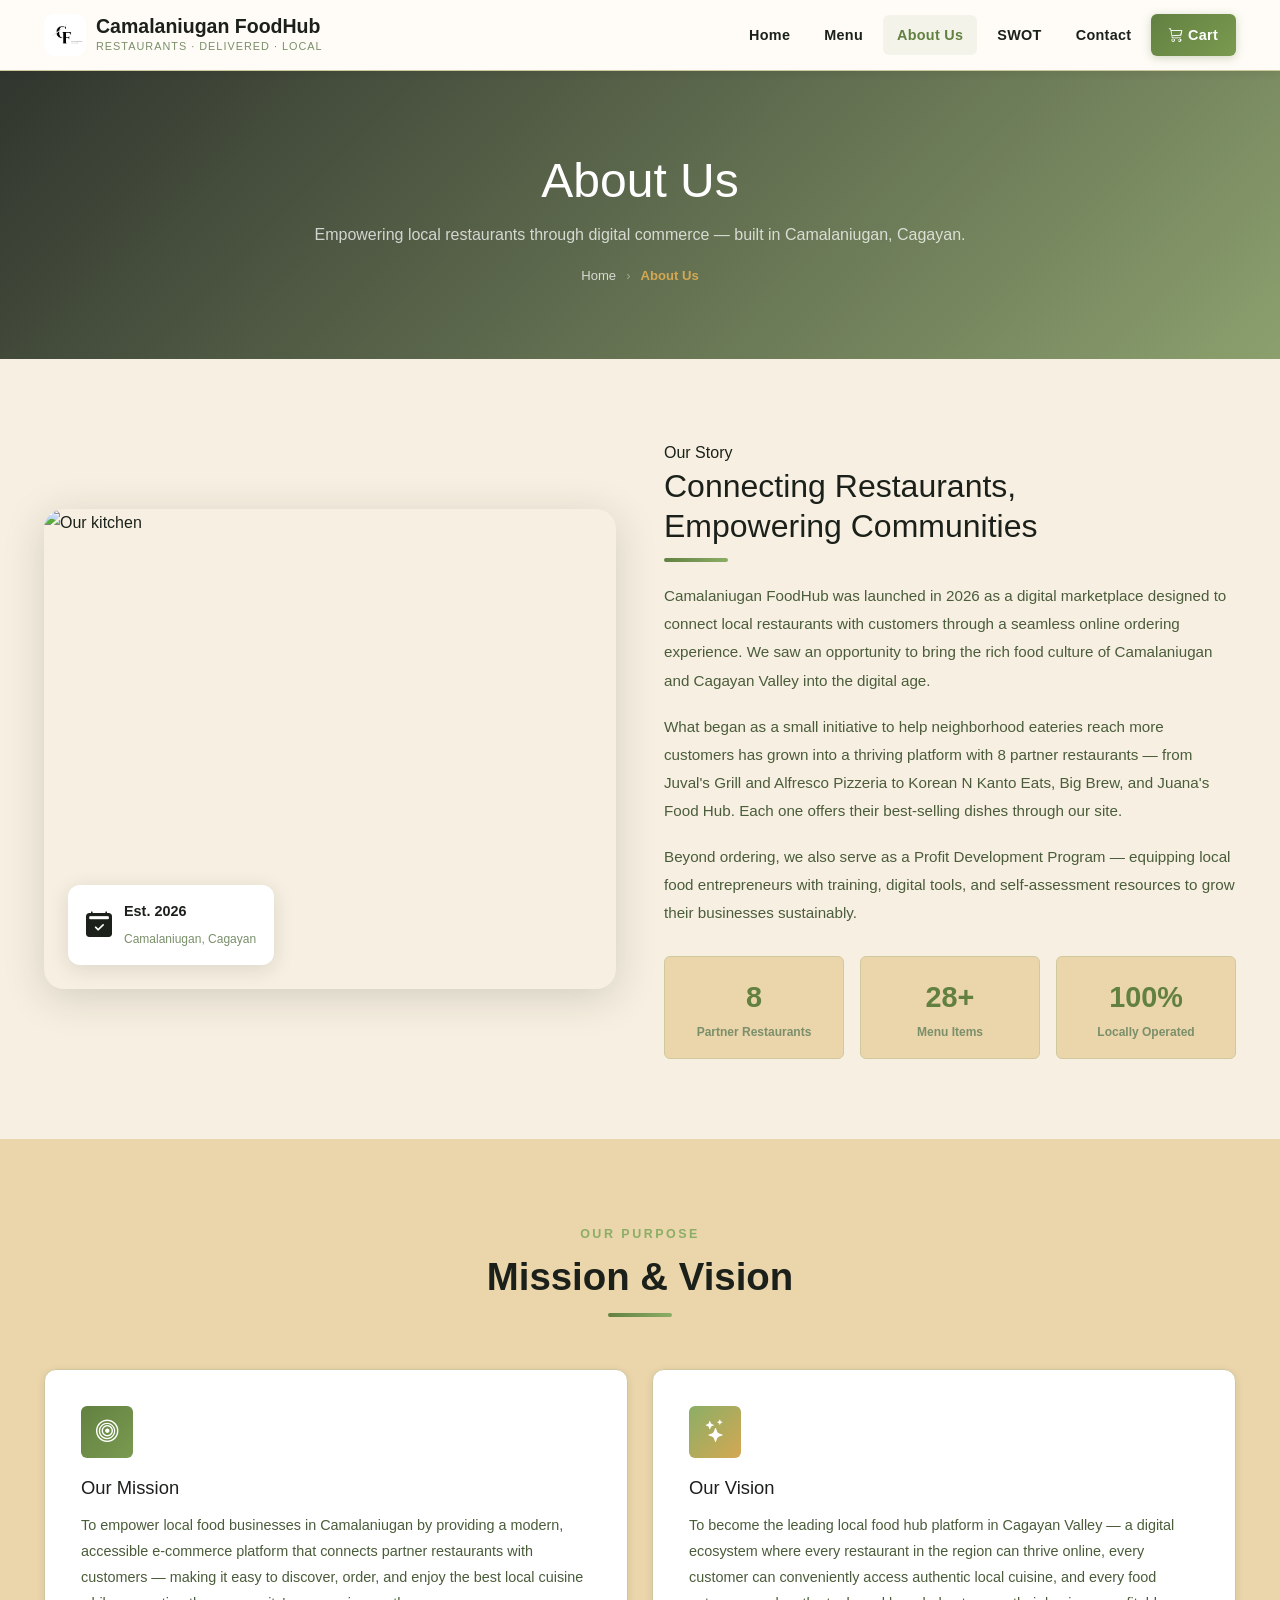
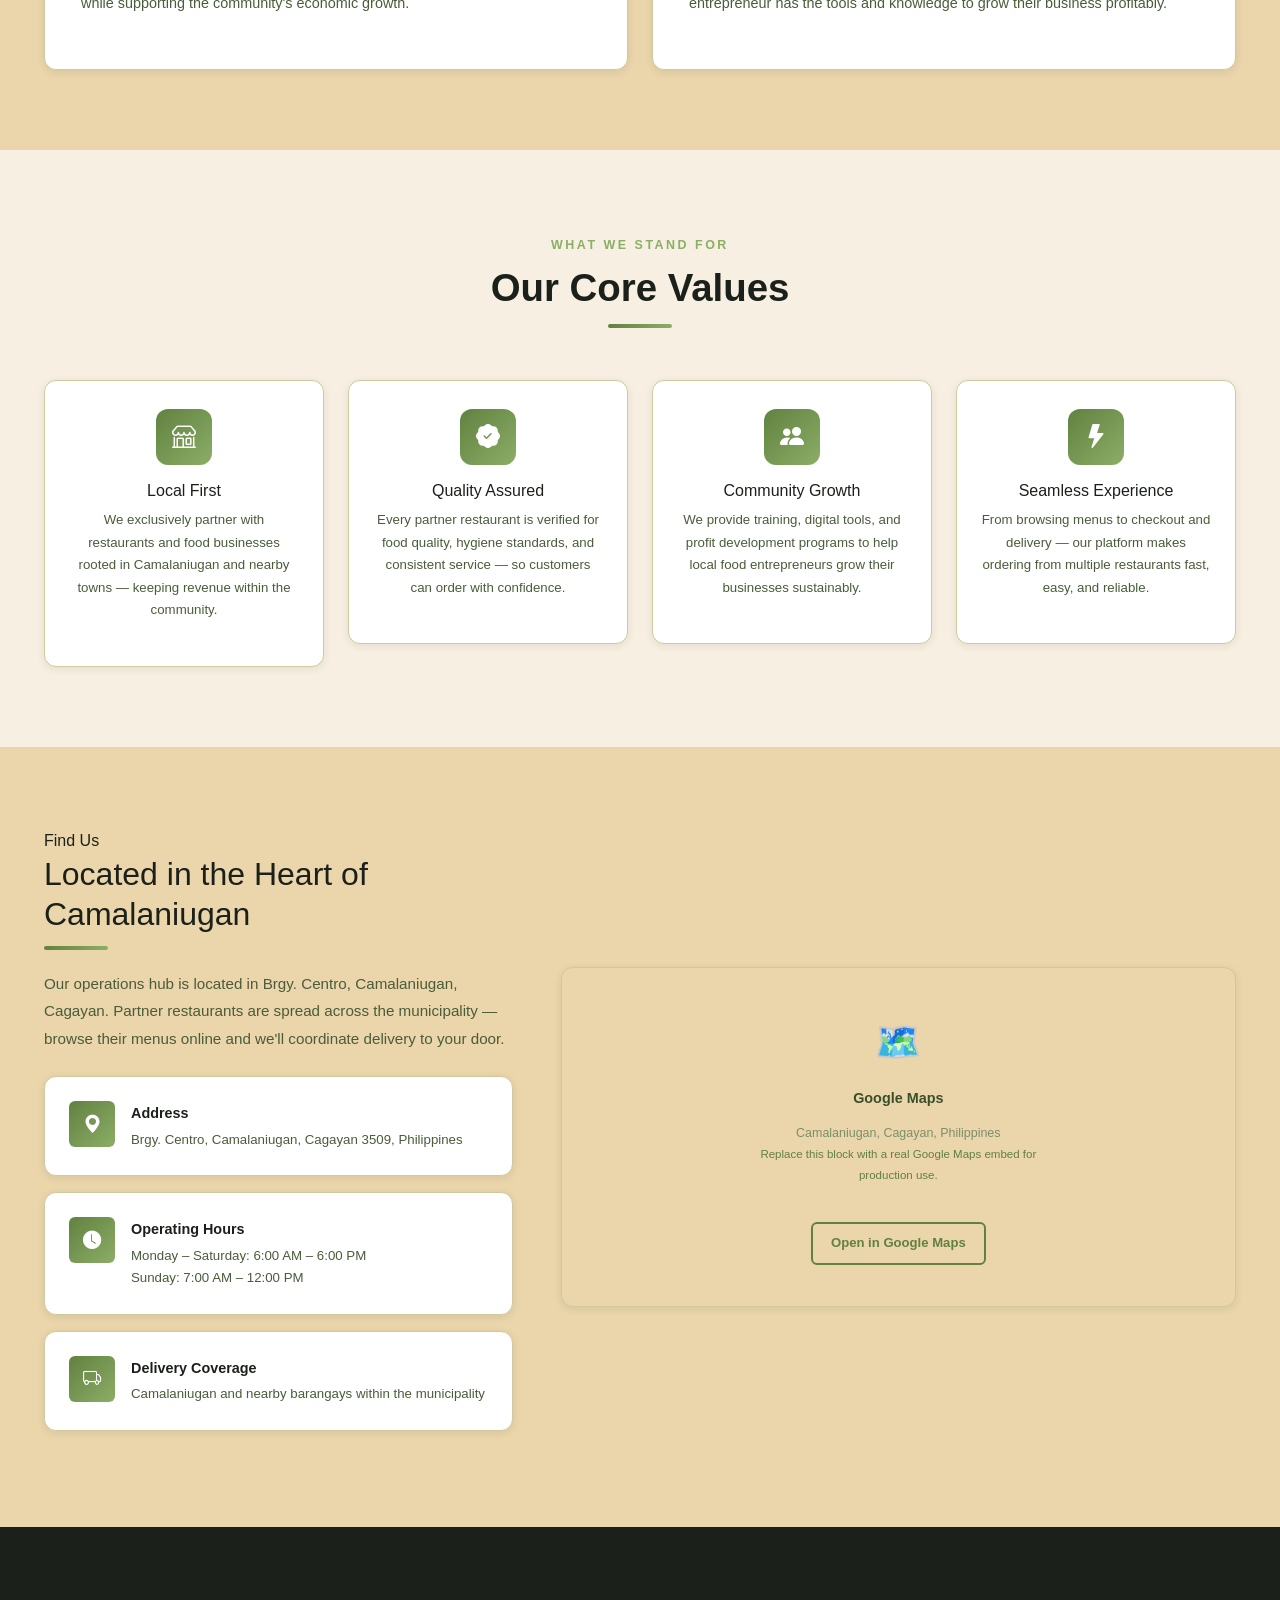
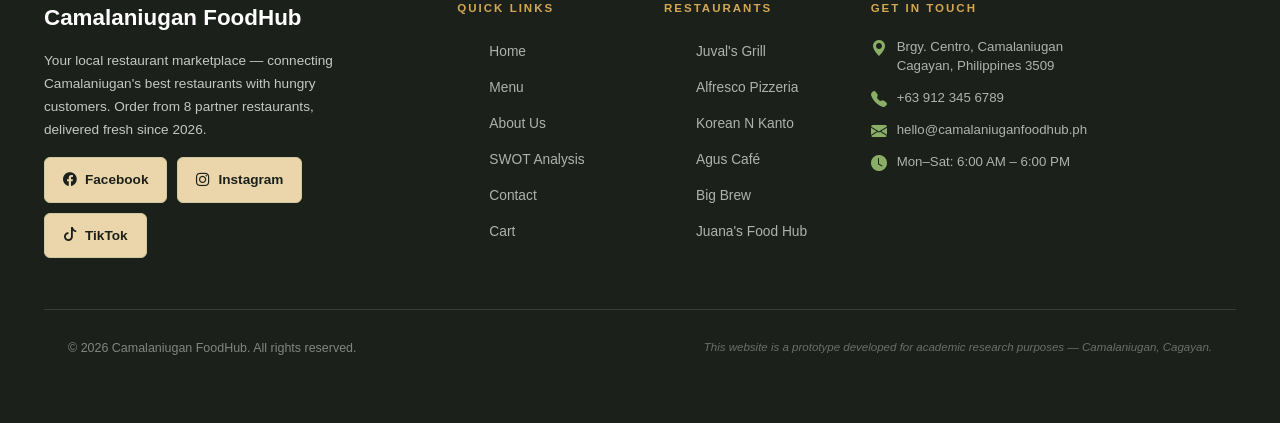
==== commit d2cd4ab8: "Update about.html" ====
--- a/about.html
+++ b/about.html
@@ -4,7 +4,7 @@
   <meta charset="UTF-8">
   <meta name="viewport" content="width=device-width, initial-scale=1.0">
   <title>About Us — Camalaniugan FoodHub</title>
-  <meta name="description" content="Learn the story behind Camalaniugan FoodHub — authentic Filipino kakanin from the heart of Camalaniugan, Cagayan.">
+  <meta name="description" content="Learn about Camalaniugan FoodHub — a local restaurant marketplace connecting 8 partner restaurants in Camalaniugan, Cagayan to customers through a modern e-commerce platform.">
   <link rel="stylesheet" href="https://cdn.jsdelivr.net/npm/bootstrap@5.3.3/dist/css/bootstrap.min.css">
   <link rel="stylesheet" href="css/style.css">
 </head>
@@ -17,12 +17,12 @@
       <img src="images/CF.png" alt="CF" class="logo-icon">
       <div>
         <div class="brand-name">Camalaniugan FoodHub</div>
-        <div class="brand-tagline">Authentic · Fresh · Local</div>
+        <div class="brand-tagline">Restaurants · Delivered · Local</div>
       </div>
     </a>
     <div class="nav-links">
       <a href="index.html">Home</a>
-      <a href="products.html">Products</a>
+      <a href="products.html">Menu</a>
       <a href="about.html" class="active">About Us</a>
       <a href="swot.html">SWOT</a>
       <a href="contact.html">Contact</a>
@@ -37,7 +37,7 @@
   </div>
   <div class="mobile-menu" id="mobile-menu">
     <a href="index.html"><i class="bi bi-house-fill"></i> Home</a>
-    <a href="products.html"><i class="bi bi-grid-fill"></i> Products</a>
+    <a href="products.html"><i class="bi bi-grid-fill"></i> Menu</a>
     <a href="about.html" class="active"><i class="bi bi-book-fill"></i> About Us</a>
     <a href="swot.html"><i class="bi bi-bar-chart-fill"></i> SWOT</a>
     <a href="contact.html"><i class="bi bi-telephone-fill"></i> Contact</a>
@@ -48,7 +48,7 @@
 <!-- ── PAGE HERO ── -->
 <section class="page-hero">
   <h1>About Us</h1>
-  <p>The story of love, tradition, and Filipino flavors from Camalaniugan.</p>
+  <p>Empowering local restaurants through digital commerce — built in Camalaniugan, Cagayan.</p>
   <div class="breadcrumb-custom">
     <a href="index.html">Home</a>
     <span class="sep">›</span>
@@ -75,39 +75,39 @@
       </div>
       <div class="col-lg-6">
         <div class="tag">Our Story</div>
-        <h2>From Lola's Kitchen to Your Table</h2>
+        <h2>Connecting Restaurants,<br>Empowering Communities</h2>
         <div class="divider"></div>
         <p style="color:var(--text-light);font-size:0.95rem;line-height:1.85;margin-bottom:18px;">
-          Camalaniugan FoodHub was born in 2026 from a simple dream: to share the rich, authentic flavors
-          of Cagayan's native delicacies with our community. What started as weekend kakanin-making sessions
-          in a small home kitchen quickly grew into something much bigger.
+          Camalaniugan FoodHub was launched in 2026 as a digital marketplace designed to connect local restaurants
+          with customers through a seamless online ordering experience. We saw an opportunity to bring the
+          rich food culture of Camalaniugan and Cagayan Valley into the digital age.
         </p>
         <p style="color:var(--text-light);font-size:0.95rem;line-height:1.85;margin-bottom:18px;">
-          Our founder, Fe Castro, learned these time-honored recipes from her grandmother — a master of
-          traditional Filipino cooking whose bibingka and biko were legendary at every fiesta and family
-          gathering in Camalaniugan. Every product we make today carries that legacy.
+          What began as a small initiative to help neighborhood eateries reach more customers has grown into a
+          thriving platform with 8 partner restaurants — from Juval's Grill and Alfresco Pizzeria to Korean N
+          Kanto Eats, Big Brew, and Juana's Food Hub. Each one offers their best-selling dishes through our site.
         </p>
         <p style="color:var(--text-light);font-size:0.95rem;line-height:1.85;margin-bottom:28px;">
-          We use only locally sourced ingredients — fresh coconut from nearby farms, premium glutinous rice,
-          and organic palm sugar — to ensure every bite is as nourishing as it is delicious.
+          Beyond ordering, we also serve as a Profit Development Program — equipping local food entrepreneurs
+          with training, digital tools, and self-assessment resources to grow their businesses sustainably.
         </p>
         <div class="row g-3">
           <div class="col-4">
             <div style="text-align:center;padding:16px;background:var(--cream-dark);border-radius:var(--radius-sm);border:1px solid var(--border);">
-              <div style="font-family:var(--font-heading);font-size:1.8rem;font-weight:800;color:var(--primary);">500+</div>
-              <div style="font-size:0.75rem;color:var(--text-muted);font-weight:700;">Customers</div>
+              <div style="font-family:var(--font-heading);font-size:1.8rem;font-weight:800;color:var(--primary);">8</div>
+              <div style="font-size:0.75rem;color:var(--text-muted);font-weight:700;">Partner Restaurants</div>
             </div>
           </div>
           <div class="col-4">
             <div style="text-align:center;padding:16px;background:var(--cream-dark);border-radius:var(--radius-sm);border:1px solid var(--border);">
-              <div style="font-family:var(--font-heading);font-size:1.8rem;font-weight:800;color:var(--primary);">8+</div>
-              <div style="font-size:0.75rem;color:var(--text-muted);font-weight:700;">Products</div>
+              <div style="font-family:var(--font-heading);font-size:1.8rem;font-weight:800;color:var(--primary);">28+</div>
+              <div style="font-size:0.75rem;color:var(--text-muted);font-weight:700;">Menu Items</div>
             </div>
           </div>
           <div class="col-4">
             <div style="text-align:center;padding:16px;background:var(--cream-dark);border-radius:var(--radius-sm);border:1px solid var(--border);">
-              <div style="font-family:var(--font-heading);font-size:1.8rem;font-weight:800;color:var(--primary);">7</div>
-              <div style="font-size:0.75rem;color:var(--text-muted);font-weight:700;">Years Strong</div>
+              <div style="font-family:var(--font-heading);font-size:1.8rem;font-weight:800;color:var(--primary);">100%</div>
+              <div style="font-size:0.75rem;color:var(--text-muted);font-weight:700;">Locally Operated</div>
             </div>
           </div>
         </div>
@@ -130,9 +130,10 @@
           <div style="width:52px;height:52px;background:linear-gradient(135deg,var(--primary),var(--primary-light));border-radius:var(--radius-sm);display:flex;align-items:center;justify-content:center;font-size:1.4rem;color:#fff;margin-bottom:18px;"><i class="bi bi-bullseye"></i></div>
           <h3 style="font-size:1.15rem;margin-bottom:14px;">Our Mission</h3>
           <p style="font-size:0.9rem;color:var(--text-light);line-height:1.8;">
-            To preserve and celebrate the traditional culinary heritage of Camalaniugan, Cagayan
-            by crafting authentic Filipino delicacies using time-honored recipes and locally sourced
-            ingredients — making them accessible to every family through modern e-commerce.
+            To empower local food businesses in Camalaniugan by providing a modern, accessible
+            e-commerce platform that connects partner restaurants with customers — making it easy
+            to discover, order, and enjoy the best local cuisine while supporting the community's
+            economic growth.
           </p>
         </div>
       </div>
@@ -141,10 +142,10 @@
           <div style="width:52px;height:52px;background:linear-gradient(135deg,var(--secondary),var(--accent));border-radius:var(--radius-sm);display:flex;align-items:center;justify-content:center;font-size:1.4rem;color:#fff;margin-bottom:18px;"><i class="bi bi-stars"></i></div>
           <h3 style="font-size:1.15rem;margin-bottom:14px;">Our Vision</h3>
           <p style="font-size:0.9rem;color:var(--text-light);line-height:1.8;">
-            To become the most trusted and beloved source of authentic Filipino kakanin in
-            Cagayan Valley — growing from a home kitchen to a thriving local food enterprise
-            that uplifts local farmers, supports the community, and proudly carries
-            Camalaniugan's flavor to the world.
+            To become the leading local food hub platform in Cagayan Valley — a digital
+            ecosystem where every restaurant in the region can thrive online, every customer
+            can conveniently access authentic local cuisine, and every food entrepreneur
+            has the tools and knowledge to grow their business profitably.
           </p>
         </div>
       </div>
@@ -163,30 +164,30 @@
     <div class="row g-4">
       <div class="col-sm-6 col-lg-3">
         <div class="value-card">
-          <div class="icon"><i class="bi bi-patch-check-fill"></i></div>
-          <h4>Authenticity</h4>
-          <p>Every recipe is true to its roots. No shortcuts, no substitutes — only genuine Filipino tradition.</p>
+          <div class="icon"><i class="bi bi-shop"></i></div>
+          <h4>Local First</h4>
+          <p>We exclusively partner with restaurants and food businesses rooted in Camalaniugan and nearby towns — keeping revenue within the community.</p>
         </div>
       </div>
       <div class="col-sm-6 col-lg-3">
         <div class="value-card">
-          <div class="icon"><i class="bi bi-heart-fill"></i></div>
-          <h4>Freshness</h4>
-          <p>We make everything daily, to order. You receive your kakanin at its freshest and most flavorful.</p>
+          <div class="icon"><i class="bi bi-patch-check-fill"></i></div>
+          <h4>Quality Assured</h4>
+          <p>Every partner restaurant is verified for food quality, hygiene standards, and consistent service — so customers can order with confidence.</p>
         </div>
       </div>
       <div class="col-sm-6 col-lg-3">
         <div class="value-card">
           <div class="icon"><i class="bi bi-people-fill"></i></div>
-          <h4>Community</h4>
-          <p>We partner with local farmers and suppliers, ensuring that every purchase supports Camalaniugan.</p>
+          <h4>Community Growth</h4>
+          <p>We provide training, digital tools, and profit development programs to help local food entrepreneurs grow their businesses sustainably.</p>
         </div>
       </div>
       <div class="col-sm-6 col-lg-3">
         <div class="value-card">
-          <div class="icon"><i class="bi bi-house-heart-fill"></i></div>
-          <h4>Homemade Care</h4>
-          <p>Crafted with the same care and love as a home-cooked meal — because that's exactly what it is.</p>
+          <div class="icon"><i class="bi bi-lightning-fill"></i></div>
+          <h4>Seamless Experience</h4>
+          <p>From browsing menus to checkout and delivery — our platform makes ordering from multiple restaurants fast, easy, and reliable.</p>
         </div>
       </div>
     </div>
@@ -202,8 +203,8 @@
         <h2>Located in the Heart of Camalaniugan</h2>
         <div class="divider"></div>
         <p style="font-size:0.95rem;color:var(--text-light);line-height:1.8;margin-bottom:24px;">
-          We are based in Brgy. Centro, Camalaniugan, Cagayan — just a short ride from the
-          town center. Visit us for pick-up orders, or let us bring the sarap to your door!
+          Our operations hub is located in Brgy. Centro, Camalaniugan, Cagayan. Partner restaurants
+          are spread across the municipality — browse their menus online and we'll coordinate delivery to your door.
         </p>
         <div class="contact-info-card">
           <div class="ci-icon"><i class="bi bi-geo-alt-fill"></i></div>
@@ -255,7 +256,7 @@
       <div class="col-lg-4">
         <div class="footer-brand">
           <div class="brand-name-footer">Camalaniugan FoodHub</div>
-          <p>Authentic homemade Filipino delicacies from the heart of Camalaniugan, Cagayan. Delivering freshness and tradition straight to your door since 2026.</p>
+          <p>Your local restaurant marketplace — connecting Camalaniugan's best restaurants with hungry customers. Order from 8 partner restaurants, delivered fresh since 2026.</p>
           <div class="social-links mt-3">
             <a href="#" class="social-link"><i class="bi bi-facebook"></i> Facebook</a>
             <a href="#" class="social-link"><i class="bi bi-instagram"></i> Instagram</a>
@@ -267,7 +268,7 @@
         <div class="footer-heading">Quick Links</div>
         <ul class="footer-links">
           <li><a href="index.html">Home</a></li>
-          <li><a href="products.html">Products</a></li>
+          <li><a href="products.html">Menu</a></li>
           <li><a href="about.html">About Us</a></li>
           <li><a href="swot.html">SWOT Analysis</a></li>
           <li><a href="contact.html">Contact</a></li>
@@ -275,12 +276,14 @@
         </ul>
       </div>
       <div class="col-6 col-lg-2">
-        <div class="footer-heading">Categories</div>
+        <div class="footer-heading">Restaurants</div>
         <ul class="footer-links">
-          <li><a href="products.html">Kakanin</a></li>
-          <li><a href="products.html">Local Specialties</a></li>
-          <li><a href="products.html">Special Boxes</a></li>
-          <li><a href="products.html">Seasonal Items</a></li>
+          <li><a href="products.html?restaurant=juvals">Juval's Grill</a></li>
+          <li><a href="products.html?restaurant=alfresco">Alfresco Pizzeria</a></li>
+          <li><a href="products.html?restaurant=korean-kanto">Korean N Kanto</a></li>
+          <li><a href="products.html?restaurant=agus-cafe">Agus Café</a></li>
+          <li><a href="products.html?restaurant=big-brew">Big Brew</a></li>
+          <li><a href="products.html?restaurant=juanas">Juana's Food Hub</a></li>
         </ul>
       </div>
       <div class="col-lg-4">
